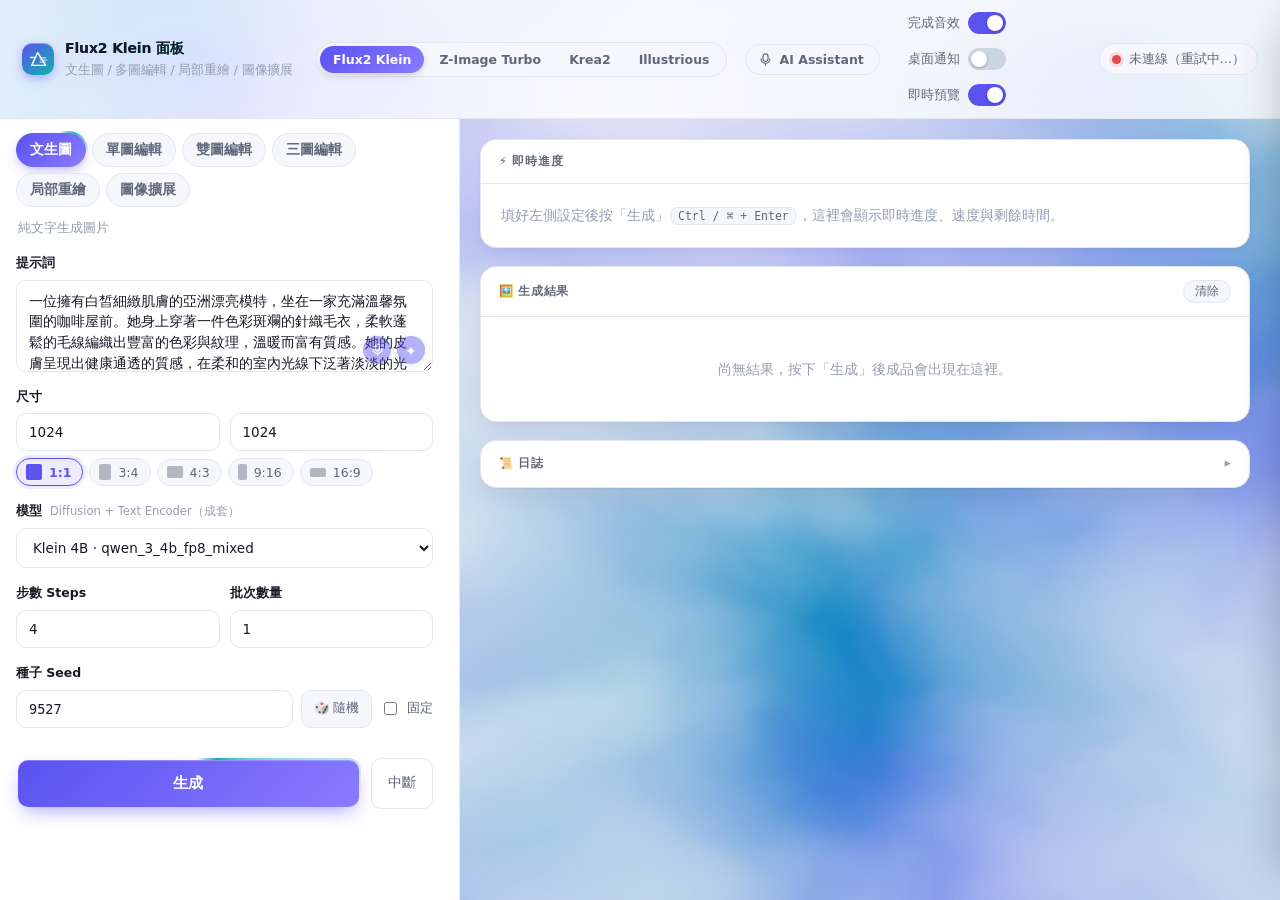
==== index.html @ e16cd9ae "LoRA 開關改成圖示徽章標題列，與增強卡片區隔 使用者反映 LoRA 開關長得跟上面的增強卡片（.enh 方塊）一模一樣、沒有區 隔。改用獨立的 .lora-head：左側 accent 漸層圓角圖" ====
<!DOCTYPE html>
<html lang="zh-Hant">
<head>
  <meta charset="UTF-8">
  <meta name="viewport" content="width=device-width, initial-scale=1">
  <meta name="theme-color" content="#eceef5">
  <title>Flux2 Klein · ComfyUI 面板</title>
  <!-- SVG 優先（各尺寸都銳利）；不支援的瀏覽器才退回 png / ico -->
  <!-- 只留 SVG。同時宣告多個 icon 時瀏覽器會自行挑選，實測 Chrome 會挑走
       高解析度的 favicon.png（256×256），而那兩個點陣檔還是舊版設計，
       留著等於備了一條會顯示錯誤品牌的後路。
       ?v=1 由 serve.py 換成 mtime 雜湊——favicon 的快取特別頑固，沒版本號改了也不會換。 -->
  <link rel="icon" type="image/svg+xml" href="/favicon.svg?v=1">
  <link rel="stylesheet" href="styles.css?v=1">
</head>
<body>
<div class="bg-fx" aria-hidden="true">
  <div id="vanta-bg"></div>
  <span class="blob b1"></span>
  <span class="blob b2"></span>
  <span class="blob b3"></span>
  <span class="bg-noise"></span>
</div>
<div class="app">
  <header class="topbar">
    <div class="brand">
      <div class="logo" id="brand-logo">
        <i class="logo-fill" id="logo-fill"></i>
        <svg viewBox="0 0 24 24" fill="none" stroke="currentColor" stroke-width="1.8" stroke-linecap="round" stroke-linejoin="round">
          <path d="M11 3.2 21 19.4H3.4L11 3.2Z"/>
          <path d="M2 9.4h6.4" opacity=".85"/>
          <path d="M14.6 12.6h7.6M14.2 15.4h6.2M13.8 9.8h7" opacity=".55"/>
        </svg>
      </div>
      <div><span id="brand-title">Flux2 Klein 面板</span><br><small id="brand-sub">文生圖 / 多圖編輯 / 局部重繪 / 圖像擴展</small></div>
    </div>
    <div class="engine-switch" id="engine-switch">
      <span class="engine-pill" id="engine-pill"></span>
      <button type="button" data-engine="flux2klein" class="active">Flux2 Klein</button>
      <button type="button" data-engine="zimage">Z-Image Turbo</button>
      <button type="button" data-engine="krea2">Krea2</button>
      <button type="button" data-engine="illustrious">Illustrious</button>
    </div>
    <!-- 助理不是第五個引擎：它自己不產圖，而是操作那四個，所以放在切換器外面、
         不參與 engine-pill 的滑動，也不會改 data-engine 主題色。 -->
    <button type="button" class="assistant-btn" id="assistant-btn"
            aria-expanded="false" aria-controls="assistant" title="AI 助理（語音操作面板）">
      <svg viewBox="0 0 24 24" fill="none" stroke="currentColor" stroke-width="1.9"
           stroke-linecap="round" stroke-linejoin="round" aria-hidden="true">
        <path d="M12 3a4 4 0 0 1 4 4v4a4 4 0 0 1-8 0V7a4 4 0 0 1 4-4Z"/>
        <path d="M5 11a7 7 0 0 0 14 0M12 18v3"/>
      </svg>
      <span>AI Assistant</span>
    </button>
    <div class="spacer"></div>
    <div class="toggle-inline">
      <label class="opt"><span>完成音效</span><span class="yz-switch"><input type="checkbox" id="opt-sound" checked><span class="yz-slider"></span><span class="yz-knob"></span></span></label>
      <label class="opt"><span>桌面通知</span><span class="yz-switch"><input type="checkbox" id="opt-notify"><span class="yz-slider"></span><span class="yz-knob"></span></span></label>
      <label class="opt"><span>即時預覽</span><span class="yz-switch"><input type="checkbox" id="opt-preview" checked><span class="yz-slider"></span><span class="yz-knob"></span></span></label>
    </div>
    <div class="conn"><span class="dot" id="conn-dot"></span><span id="conn-text">連線中…</span></div>
  </header>

  <div class="main">
    <!-- 左側：模式與輸入 -->
    <section class="left">
      <div class="tabs" id="tabs"></div>
      <div class="form" id="form">
        <div class="mode-desc" id="mode-desc"></div>

        <div class="field prompt-wrap">
          <label>提示詞 <span class="hint" id="prompt-hint"></span></label>
          <textarea id="prompt" placeholder="描述你想要的畫面 / 編輯指令…"></textarea>
          <button type="button" class="mic-btn" id="mic-btn" title="語音輸入（點一下開始／停止）" aria-label="語音輸入">
            <svg viewBox="0 0 24 24" fill="none" stroke="currentColor" stroke-width="2" stroke-linecap="round" stroke-linejoin="round">
              <rect x="9" y="3" width="6" height="11" rx="3"/><path d="M5 11a7 7 0 0 0 14 0"/><line x1="12" y1="18" x2="12" y2="21"/>
            </svg>
          </button>
          <button type="button" class="ai-btn" id="ai-btn" title="AI 優化提示詞" aria-label="AI 優化提示詞">✦</button>
        </div>

        <!-- 圖片上傳（動態） -->
        <div class="field" id="images-field" style="display:none">
          <label>參考圖片 <span class="hint" id="images-hint"></span></label>
          <div class="uploads" id="uploads"></div>
        </div>

        <!-- 局部重繪：遮罩畫布 -->
        <div class="field" id="mask-field" style="display:none">
          <label>塗抹要重繪的區域 <span class="hint">白色 = 會被重新生成</span></label>
          <div class="mask-wrap">
            <div class="mask-stage" id="mask-stage"><span style="color:var(--text-faint);font-size:12px" id="mask-empty">先在上方上傳圖片</span></div>
            <div class="mask-tools">
              <span>筆刷</span>
              <input type="range" id="brush" min="8" max="120" value="45">
              <button class="btn-mini" id="mask-clear">清除</button>
              <label class="chk"><span>擴張/羽化</span></label>
              <input type="number" id="grow" value="10" min="0" max="200" style="max-width:80px">
            </div>
          </div>
        </div>

        <!-- 文生圖：尺寸 -->
        <div class="field" id="size-field" style="display:none">
          <label>尺寸</label>
          <div class="row">
            <input type="number" id="width" value="1024" min="256" max="4096" step="8">
            <input type="number" id="height" value="1024" min="256" max="4096" step="8">
          </div>
          <div class="toggle-inline" id="aspect-presets"></div>
        </div>

        <!-- 圖像擴展：邊界 -->
        <div class="field" id="pad-field" style="display:none">
          <label>擴展邊界（像素）</label>
          <div class="row">
            <div class="field"><label class="hint">左</label><input type="number" id="pad-left" value="504" min="0" step="8"></div>
            <div class="field"><label class="hint">右</label><input type="number" id="pad-right" value="504" min="0" step="8"></div>
            <div class="field"><label class="hint">上</label><input type="number" id="pad-top" value="0" min="0" step="8"></div>
            <div class="field"><label class="hint">下</label><input type="number" id="pad-bottom" value="0" min="0" step="8"></div>
            <div class="field"><label class="hint">羽化</label><input type="number" id="pad-feather" value="50" min="0" step="1"></div>
          </div>
        </div>

        <!-- Krea2：增強開關 -->
        <div class="field" id="enhance-field" style="display:none">
          <label>增強 <span class="hint">預設不開；開啟後可拉桿對照差別</span></label>
          <div class="enh-grid" id="enhance-list"></div>
          <div id="enh-tune"></div>
          <div id="ref-upload" style="display:none; margin-top:10px">
            <div class="uploads" id="uploads-ref"></div>
          </div>
        </div>

        <!-- Illustrious：LoRA 風格開關（單選；選單、預覽、觸發詞由 app.js 建） -->
        <div class="field" id="lora-field" style="display:none">
          <label class="lora-head" id="lora-toggle">
            <input type="checkbox" id="lora-on">
            <span class="lora-head-ic" aria-hidden="true">✦</span>
            <span class="lora-head-body">
              <span class="lora-head-name">LoRA 風格</span>
              <span class="lora-head-desc">套用畫風 LoRA，可挑觸發詞加進提示詞</span>
            </span>
            <span class="lora-head-sw"></span>
          </label>
          <div id="lora-panel" style="display:none"></div>
        </div>

        <div class="field" id="model-field">
          <label>模型 <span class="hint">Diffusion + Text Encoder（成套）</span></label>
          <select id="model-set">
            <option value="9b-mixed" data-unet="fluxKleinFP8_flux2Klein9bFp8.safetensors" data-clip="qwen_3_8b_fp8mixed.safetensors">Klein 9B · qwen_3_8b_fp8mixed</option>
            <option value="9b" data-unet="fluxKleinFP8_flux2Klein9bFp8.safetensors" data-clip="qwen_3_8b.safetensors">Klein 9B · qwen_3_8b</option>
            <option value="4b" data-unet="flux-2-klein-4b.safetensors" data-clip="qwen_3_4b_fp8_mixed.safetensors" selected>Klein 4B · qwen_3_4b_fp8_mixed</option>
          </select>
        </div>

        <div class="row">
          <div class="field">
            <label>步數 Steps</label>
            <input type="number" id="steps" value="4" min="1" max="60">
          </div>
          <div class="field">
            <label>批次數量</label>
            <input type="number" id="batch" value="1" min="1" max="16">
          </div>
        </div>

        <div class="field">
          <label>種子 Seed</label>
          <div class="seed-row">
            <input type="text" id="seed" value="9527">
            <button class="btn-mini" id="seed-rand" title="隨機">🎲 隨機</button>
            <label class="chk"><input type="checkbox" id="seed-fixed"> 固定</label>
          </div>
        </div>

        <div class="actions">
          <span class="beam-wrap"><button class="btn-run" id="run" data-state="idle" title="生成（Ctrl / ⌘ + Enter）">生成</button></span>
          <button class="btn-ghost" id="interrupt" title="中斷目前任務">中斷</button>
        </div>
      </div>
    </section>

    <!-- 右側：即時進度與結果 -->
    <section class="right">
      <div class="card idle" id="progress-card">
        <div class="card-head">⚡ 即時進度<span id="run-loader" class="run-loader"><svg viewBox="0 0 128 128" height="128" width="128" class="star">
  <defs>
    <filter id="star-glow">
      <feGaussianBlur stdDeviation="1.5" result="coloredBlur"></feGaussianBlur>
      <feMerge>
        <feMergeNode in="coloredBlur"></feMergeNode>
        <feMergeNode in="SourceGraphic"></feMergeNode>
      </feMerge>
    </filter>
    <linearGradient y2="1" x2="0" y1="0" x1="0" id="star-grad">
      <stop stop-color="#000" offset="0%"></stop>
      <stop stop-color="#fff" offset="100%"></stop>
    </linearGradient>
    <mask id="star-mask">
      <rect fill="url(#star-grad)" height="128" width="128" y="0" x="0"></rect>
    </mask>
  </defs>
  <g
    stroke-width="2"
    stroke-linejoin="round"
    stroke-linecap="round"
    fill="none"
  >
    <g class="star-ghost">
      <polygon
        points="64 49 66.322 58.992 71.071 56.929 69.008 61.678 79 64 69.008 66.322 71.071 71.071 66.322 69.008 64 79 61.678 69.008 56.929 71.071 58.992 66.322 49 64 58.992 61.678 56.929 56.929 61.678 58.992 64 49"
      ></polygon>
      <polygon
        points="64 34 68.644 53.983 78.142 49.858 74.017 59.356 94 64 74.017 68.644 78.142 78.142 68.644 74.017 64 94 59.356 74.017 49.858 78.142 53.983 68.644 34 64 53.983 59.356 49.858 49.858 59.356 53.983 64 34"
      ></polygon>
      <polygon
        points="64 19 70.966 48.975 85.213 42.787 79.025 57.034 109 64 79.025 70.966 85.213 85.213 70.966 79.025 64 109 57.034 79.025 42.787 85.213 48.975 70.966 19 64 48.975 57.034 42.787 42.787 57.034 48.975 64 19"
      ></polygon>
      <polygon
        points="64 4 73.287 43.966 92.284 35.716 84.034 54.713 124 64 84.034 73.287 92.284 92.284 73.287 84.034 64 124 54.713 84.034 35.716 92.284 43.966 73.287 4 64 43.966 54.713 35.716 35.716 54.713 43.966 64 4"
      ></polygon>
    </g>
    <g filter="url(#star-glow)">
      <g class="star-main">
        <polygon
          points="64 49 66.322 58.992 71.071 56.929 69.008 61.678 79 64 69.008 66.322 71.071 71.071 66.322 69.008 64 79 61.678 69.008 56.929 71.071 58.992 66.322 49 64 58.992 61.678 56.929 56.929 61.678 58.992 64 49"
          stroke-dasharray="31 93"
          class="star__stroke"
        ></polygon>
        <polygon
          points="64 34 68.644 53.983 78.142 49.858 74.017 59.356 94 64 74.017 68.644 78.142 78.142 68.644 74.017 64 94 59.356 74.017 49.858 78.142 53.983 68.644 34 64 53.983 59.356 49.858 49.858 59.356 53.983 64 34"
          stroke-dasharray="62 186"
          class="star__stroke star__stroke--2"
        ></polygon>
        <polygon
          points="64 19 70.966 48.975 85.213 42.787 79.025 57.034 109 64 79.025 70.966 85.213 85.213 70.966 79.025 64 109 57.034 79.025 42.787 85.213 48.975 70.966 19 64 48.975 57.034 42.787 42.787 57.034 48.975 64 19"
          stroke-dasharray="93 279"
          class="star__stroke star__stroke--3"
        ></polygon>
        <polygon
          points="64 4 73.287 43.966 92.284 35.716 84.034 54.713 124 64 84.034 73.287 92.284 92.284 73.287 84.034 64 124 54.713 84.034 35.716 92.284 43.966 73.287 4 64 43.966 54.713 35.716 35.716 54.713 43.966 64 4"
          stroke-dasharray="124 372"
          class="star__stroke star__stroke--4"
        ></polygon>
      </g>
      <g mask="url(#star-mask)" class="star-alt">
        <polygon
          points="64 49 66.322 58.992 71.071 56.929 69.008 61.678 79 64 69.008 66.322 71.071 71.071 66.322 69.008 64 79 61.678 69.008 56.929 71.071 58.992 66.322 49 64 58.992 61.678 56.929 56.929 61.678 58.992 64 49"
          stroke-dasharray="31 93"
          class="star__stroke"
        ></polygon>
        <polygon
          points="64 34 68.644 53.983 78.142 49.858 74.017 59.356 94 64 74.017 68.644 78.142 78.142 68.644 74.017 64 94 59.356 74.017 49.858 78.142 53.983 68.644 34 64 53.983 59.356 49.858 49.858 59.356 53.983 64 34"
          stroke-dasharray="62 186"
          class="star__stroke star__stroke--2"
        ></polygon>
        <polygon
          points="64 19 70.966 48.975 85.213 42.787 79.025 57.034 109 64 79.025 70.966 85.213 85.213 70.966 79.025 64 109 57.034 79.025 42.787 85.213 48.975 70.966 19 64 48.975 57.034 42.787 42.787 57.034 48.975 64 19"
          stroke-dasharray="93 279"
          class="star__stroke star__stroke--3"
        ></polygon>
        <polygon
          points="64 4 73.287 43.966 92.284 35.716 84.034 54.713 124 64 84.034 73.287 92.284 92.284 73.287 84.034 64 124 54.713 84.034 35.716 92.284 43.966 73.287 4 64 43.966 54.713 35.716 35.716 54.713 43.966 64 4"
          stroke-dasharray="124 372"
          class="star__stroke star__stroke--4"
        ></polygon>
      </g>
    </g>
  </g>
</svg></span></div>
        <div class="card-body">
          <div class="idle-hint">填好左側設定後按「生成」<kbd>Ctrl / ⌘ + Enter</kbd>，這裡會顯示即時進度、速度與剩餘時間。</div>
          <div class="progress-top">
            <div class="progress-pct" id="pct">0%</div>
            <div class="progress-stage" id="stage">閒置中</div>
          </div>
          <div class="bar"><i id="bar-fill"></i></div>
          <ol class="pipeline" id="pipeline" aria-label="執行階段"></ol>
          <div class="metrics">
            <div class="metric"><div class="k">速度</div><div class="v" id="m-speed">–</div></div>
            <div class="metric"><div class="k">剩餘時間 ETA</div><div class="v" id="m-eta">–</div></div>
            <div class="metric"><div class="k">步數</div><div class="v" id="m-step">–</div></div>
          </div>
          <div class="preview-live" id="preview-live"><img id="preview-img" alt="即時預覽"></div>
        </div>
      </div>

      <div class="card" id="compare-card" style="display:none">
        <div class="card-head">🔍 前後對照（拖曳中間分隔線）</div>
        <div class="card-body"><div id="compare"></div></div>
      </div>

      <div class="card">
        <div class="card-head">🖼️ 生成結果<button type="button" class="head-btn" id="gallery-clear" title="清除所有結果">清除</button></div>
        <div class="card-body"><div class="gallery" id="gallery"></div></div>
      </div>

      <div class="card collapsible collapsed" id="log-card">
        <div class="card-head" id="log-head" role="button" tabindex="0" aria-expanded="false" aria-controls="log">📜 日誌<span class="head-caret">▾</span></div>
        <div class="card-body"><div class="log" id="log"></div></div>
      </div>
    </section>
  </div>
</div>

<!-- AI 助理抽屜。刻意不加背景遮罩：它的價值是「你說話、面板動起來」，
     遮住面板就看不到成果，所以面板保持可見且可操作。 -->
<aside class="assistant" id="assistant" aria-label="AI 助理" inert>
  <header class="asst-head">
    <span class="asst-dot" id="asst-dot" aria-hidden="true"></span>
    <div>
      <strong id="asst-title">AI 助理</strong>
      <small id="asst-state">尚未啟動</small>
    </div>
    <button type="button" class="asst-close" id="asst-close" title="關閉助理">✕</button>
  </header>

  <!-- 模式切換。助理＝能操作面板生圖；女友＝純陪聊、不送工具，也就不會動面板、
       不生圖，語音／對嘴可以獨佔顯存。切換時重送 session.update 換人格與工具。 -->
  <div class="asst-modes" id="asst-modes" role="group" aria-label="助理模式">
    <button type="button" data-mode="assistant" class="active">AI 助理</button>
    <button type="button" data-mode="girlfriend">女友</button>
  </div>

  <!-- 頭像舞台：徑向遮罩讓周圍背景淡化融進抽屜；講話時由音量驅動光暈與脈動。
       之後接 MuseTalk 時，把 <img> 換成影像串流即可，容器與接線不動。 -->
  <div class="asst-avatar" id="asst-avatar" aria-hidden="true">
    <div class="asst-avatar-inner">
      <span class="asst-avatar-ring" id="asst-avatar-ring"></span>
      <img id="asst-avatar-img" src="/assets/avatar.png?v=1" alt="">
      <!-- 對嘴影像：LiveTalking 有跑時才會連上並蓋掉靜態頭像（見 app.js 的 ltConnect）-->
      <video id="asst-avatar-video" autoplay playsinline></video>
      <span class="asst-avatar-glow" id="asst-avatar-glow"></span>
    </div>
  </div>

  <div class="asst-log" id="asst-log" role="log" aria-live="polite">
    <p class="asst-empty">直接打字，或按「開始聆聽」用說的。例如：<br>
      「用 Illustrious 畫一個抱著吉他的少女，直式」</p>
  </div>

  <footer class="asst-foot">
    <div class="asst-type">
      <input type="text" id="asst-input" placeholder="打字問助理…（Enter 送出）"
             autocomplete="off" aria-label="輸入訊息給助理">
      <button type="button" class="asst-send" id="asst-send" title="送出" aria-label="送出">
        <svg viewBox="0 0 24 24" fill="none" stroke="currentColor" stroke-width="2"
             stroke-linecap="round" stroke-linejoin="round" aria-hidden="true">
          <path d="M4 12h15M13 6l6 6-6 6"/>
        </svg>
      </button>
    </div>
    <div class="asst-mic-row">
      <button type="button" class="asst-mic" id="asst-mic">
        <span class="asst-mic-icon" aria-hidden="true"></span>
        <span id="asst-mic-label">開始聆聽</span>
      </button>
      <div class="asst-level" id="asst-level" aria-hidden="true"><i></i></div>
    </div>
  </footer>
</aside>

<div class="lightbox" id="lightbox"><img id="lightbox-img" alt=""></div>

<script src="three.min.js?v=1"></script>
<script src="vanta.fog.min.js?v=1"></script>
<script src="config.js?v=1"></script>
<script src="converter.js?v=1"></script>
<script src="zimage.js?v=1"></script>
<script src="krea2.js?v=1"></script>
<script src="illustrious.js?v=1"></script>
<script src="app.js?v=1"></script>
</body>
</html>
---- styles.css ----
:root {
  color-scheme: light;   /* 淺色主題：原生控制項、捲軸、表單元件都用淺色渲染 */
  --bg: #eceef5;
  --panel: #ffffff;
  --panel-2: #f6f7fc;
  --border: #e3e6f0;
  --border-strong: #d4d8e6;
  --text: #161824;
  --text-dim: #5f6779;
  --text-faint: #969db0;
  --accent: #5b52f0;
  --accent-2: #10b3ab;
  --accent-3: #8b7bff;
  --accent-soft: #edecff;
  /* 頂部開關：關=中性灰（一眼看出是關的），開=引擎主色。
     原本關閉態是飽和的蘭紫、開啟態是淺藍，兩個都是有彩度的顏色，看不出誰是開誰是關。*/
  /* 焦點環：--accent-soft 太淡（#edecff 之類），在白底上幾乎看不見。
     用 color-mix 從主色調出足夠對比，四個引擎自動跟隨。*/
  --focus-ring: 0 0 0 3px color-mix(in srgb, var(--accent) 30%, transparent);
  --switch-off: #cbd5e1;
  --switch-on:  var(--accent);
  --ok: #12a150;
  --warn: #d97706;
  --err: #e5484d;
  --shadow-sm: 0 1px 2px rgba(22,24,36,.05);
  --shadow: 0 1px 2px rgba(22,24,36,.04), 0 12px 30px -10px rgba(22,24,36,.12);
  --shadow-lg: 0 2px 6px rgba(22,24,36,.05), 0 30px 60px -18px color-mix(in srgb, var(--accent) 28%, transparent);
  /* 字級：原本 15 種，其中 11/11.5、12/12.5、13/13.5 是沒有語意差別的半像素鄰居。
     每組併成一個（一律取大的，全部只 +0.5px，單看察覺不到）。
     行動版的 17px / 26px 是刻意的響應式縮小，維持字面值不進級距。*/
  --fs-micro:   10.5px;   /* mono 標籤、圖片角標 */
  --fs-xs:      11.5px;   /* 輔助說明、日誌、卡頭 */
  --fs-sm:      12.5px;   /* 欄位標籤、控制項 */
  --fs-md:      13.5px;   /* 分頁、輸入框 */
  --fs-base:    14px;     /* 內文 */
  --fs-lg:      15px;     /* 主要動作 */
  --fs-metric:  21px;     /* 讀數 */
  --fs-display: 46px;     /* 進度百分比 */

  /* ---- 動效 token ----
     原本 22 種時長、14 種緩動，多數是分不出差別的鄰居值（例如 .22/.24/.25/.26
     四個落在 40ms 內、四條幾乎相同的回彈曲線）。收斂成 5 段時長 + 4 條緩動。
     迴圈類動畫（spinner / 光環 / 脈動 / 條紋）各有自己的節奏，不納入這套級距。*/
  --dur-1: .15s;   /* 微互動：hover、按壓 */
  --dur-2: .22s;   /* UI 狀態：切換、選取 */
  --dur-3: .3s;    /* 小型過渡：浮層、展開收合 */
  --dur-4: .4s;    /* 區塊進場 */
  --dur-5: .6s;    /* 大範圍換色、品牌區 */
  --ease-out:      cubic-bezier(.22,.61,.36,1);   /* 標準 UI，快出慢收 */
  --ease-entrance: cubic-bezier(.22,1,.36,1);     /* 進場，收得更穩 */
  --ease-spring:   cubic-bezier(.34,1.4,.64,1);   /* 按壓、彈出的輕微過衝 */
  --ease-toggle:   cubic-bezier(.68,-.5,.27,1.5); /* 開關旋鈕：先蓄力再過衝 */

  --radius-xs: 6px;
  --radius: 16px;
  --radius-sm: 10px;
  --mono: ui-monospace, "SF Mono", "Cascadia Code", "JetBrains Mono", "Consolas", monospace;
  --sans: system-ui, -apple-system, "Segoe UI", "PingFang TC", "Microsoft JhengHei", "Noto Sans TC", sans-serif;
  font-family: var(--sans);
}

* { box-sizing: border-box; }
html, body { margin: 0; height: 100%; }
body {
  background: var(--bg);   /* 動態光暈改由 .bg-fx 提供 */
  color: var(--text);
  font-size: var(--fs-base);
  line-height: 1.5;
  -webkit-font-smoothing: antialiased;
  text-rendering: optimizeLegibility;
}
::selection { background: color-mix(in srgb, var(--accent) 24%, transparent); }

/* ---------- 版面 ---------- */
.app { display: flex; flex-direction: column; height: 100vh; }

header.topbar {
  display: flex; align-items: center; gap: 14px;
  padding: 12px 22px;
  background: rgba(255,255,255,.78);
  backdrop-filter: saturate(1.1) blur(12px);
  -webkit-backdrop-filter: saturate(1.1) blur(12px);
  border-bottom: 1px solid var(--border);
  position: sticky; top: 0; z-index: 5;
}
.brand { display: flex; align-items: center; gap: 11px; font-weight: 700; letter-spacing: -.01em; }
.brand .logo {
  position: relative; overflow: hidden;
  width: 32px; height: 32px; border-radius: var(--radius-sm);
  background: linear-gradient(140deg, var(--accent), var(--accent-2));
  display: grid; place-items: center; color: #fff;
  box-shadow: 0 4px 12px -2px color-mix(in srgb, var(--accent) 52%, transparent),
              inset 0 1px 0 rgba(255,255,255,.35);
  transition: box-shadow var(--dur-5) var(--ease-out);   /* 水位漲的同時光暈跟著換色 */
}
.brand .logo > svg { position: relative; z-index: 2; width: 19px; height: 19px; }

/* 換引擎時「裝水」：底層用 inline style 凍結舊色，這一層是新色、從底部漲上來 */
.brand .logo .logo-fill {
  position: absolute; left: 0; right: 0; bottom: 0; height: 100%; z-index: 1;
  background: linear-gradient(140deg, var(--accent), var(--accent-2));
  /* 多推 8px：液面橢圓定位在 top:-4px，只推 100% 的話它會露在 logo 底部變成一條橫線 */
  transform: translateY(calc(100% + 8px));
}
/* 液面：一顆扁橢圓騎在水位上緣，讓它有弧度而不是一條直線 */
.brand .logo .logo-fill::before {
  content: ''; position: absolute; left: -18%; right: -18%; top: -4px; height: 9px;
  border-radius: 50%; background: var(--accent);
}
/* 上漲動畫由 JS 的 Web Animations API 驅動（見 riseLogoWater）：
   class 加減那套在連續切換時無法可靠重啟，finished promise 才收得到收尾。*/
.brand small { font-weight: 500; color: var(--text-faint); font-size: var(--fs-sm); }
.spacer { flex: 1; }

.conn {
  display: flex; align-items: center; gap: 8px;
  font-size: var(--fs-sm); color: var(--text-dim); white-space: nowrap;
  padding: 6px 12px; border: 1px solid var(--border); border-radius: 999px;
  background: var(--panel-2);
}
.dot { width: 9px; height: 9px; border-radius: 50%; background: var(--text-faint); box-shadow: 0 0 0 3px rgba(0,0,0,.03); }
.dot.on { background: var(--ok); box-shadow: 0 0 0 3px rgba(22,163,74,.15); }
.dot.off { background: var(--err); box-shadow: 0 0 0 3px rgba(220,38,38,.12); }

.main { flex: 1; display: grid; grid-template-columns: minmax(360px, 460px) 1fr; min-height: 0; }
/* scrollbar-gutter: stable —— 永遠預留捲軸寬度。
   否則展開像 ControlNet 參考圖這種會增高的區塊時，捲軸突然出現會吃掉 15px，
   內容區跟著變窄、增強卡片被壓到文字折行，看起來像左欄寬度自己變了。*/
.left { border-right: 1px solid var(--border); background: var(--panel); overflow-y: auto; scrollbar-gutter: stable; }

/* 捲軸：因為 scrollbar-gutter: stable，這條寬度永遠佔著版面、永遠看得到，
   用系統預設的話它會是整個介面上唯一還長得像作業系統元件的東西。
   標準屬性給新版 Chrome / Firefox / Safari；::-webkit-* 給舊版 Safari
   （Chrome 只要設了 scrollbar-color 就會忽略 webkit 那組，兩者不會打架）。
   順帶一提 thin 也讓預留的溝槽從 16px 縮到約 9px，內容區多拿回一些寬度。*/
.left, .right, .log, .cmp-overlay {
  scrollbar-width: thin;
  scrollbar-color: var(--border-strong) transparent;
}
.left::-webkit-scrollbar, .right::-webkit-scrollbar, .log::-webkit-scrollbar { width: 10px; height: 10px; }
.left::-webkit-scrollbar-track, .right::-webkit-scrollbar-track, .log::-webkit-scrollbar-track { background: transparent; }
.left::-webkit-scrollbar-thumb, .right::-webkit-scrollbar-thumb, .log::-webkit-scrollbar-thumb {
  background: var(--border-strong); border-radius: 999px;
  border: 3px solid transparent; background-clip: content-box;   /* 內縮讓拇指看起來更細 */
}
.left:hover, .right:hover, .log:hover { scrollbar-color: var(--text-faint) transparent; }
.right { overflow-y: auto; scrollbar-gutter: stable; padding: 20px; display: flex; flex-direction: column; gap: 18px; }

/* ---------- 模式分頁 ---------- */
.tabs { position: relative; display: flex; flex-wrap: wrap; gap: 6px; padding: 14px 16px 0; }

/* 滑動膠囊：分頁會換行，所以 X 與 Y 都要補間，換行時是斜著飛過去 */
.tab-pill {
  position: absolute; top: 0; left: 0; width: 0; height: 0;
  border-radius: 999px; z-index: 0; pointer-events: none;
  background: linear-gradient(135deg, var(--accent), var(--accent-3));
  box-shadow: 0 5px 14px -4px color-mix(in srgb, var(--accent) 52%, transparent);
  transition: transform var(--dur-4) var(--ease-spring),
              width var(--dur-4) var(--ease-spring),
              height var(--dur-3) var(--ease-out);
}
/* 選中分頁的旋轉光環。這裡不能沿用按鈕那招（底色蓋住中間只留邊）：
   膠囊自身有漸層底色且 z-index:0 已建立堆疊脈絡，負 z-index 的偽元素會被蓋掉，
   拉出脈絡又會穿到左欄面板底下。改用 mask-composite 直接鏤空中間，只留 2px 環。*/
.tab-pill::before {
  content: ''; position: absolute; inset: -2px; pointer-events: none;
  border-radius: inherit; padding: 2px;
  background: conic-gradient(from var(--beam),
    transparent 0%, rgba(255,255,255,.95) 7%, var(--accent-2) 15%, transparent 27%, transparent 100%);
  animation: beam-spin 3s linear infinite;
  -webkit-mask: linear-gradient(#000 0 0) content-box, linear-gradient(#000 0 0);
          mask: linear-gradient(#000 0 0) content-box, linear-gradient(#000 0 0);
  -webkit-mask-composite: xor;
          mask-composite: exclude;
}
.tab {
  position: relative; z-index: 1;
  border: 1px solid var(--border); background: var(--panel-2);
  padding: 7px 13px; border-radius: 999px; cursor: pointer;
  font-size: var(--fs-md); color: var(--text-dim); transition: color var(--dur-2), border-color var(--dur-2), background var(--dur-2), transform var(--dur-1) var(--ease-spring);
  /* 字重固定 600：選中才變粗會讓分頁寬度改變、其他分頁跟著位移，膠囊就會追到過期的座標 */
  font-weight: 600;
}
.tab:hover { border-color: var(--border-strong); color: var(--text); background: var(--panel); }
/* 選中態的底色與陰影改由膠囊提供，分頁本身必須透明才看得到膠囊 */
.tab.active, .tab.active:hover {
  background: transparent; border-color: transparent; color: #fff;
}

.form { padding: 16px; display: flex; flex-direction: column; gap: 16px; }
.mode-desc { font-size: var(--fs-sm); color: var(--text-faint); margin: -4px 2px 0; }

.field { display: flex; flex-direction: column; gap: 7px; }
.field > label { font-weight: 600; font-size: var(--fs-sm); color: var(--text); display: flex; align-items: center; gap: 8px; }
.field .hint { color: var(--text-faint); font-weight: 400; font-size: var(--fs-xs); }

textarea, input[type=text], input[type=number], select {
  width: 100%; padding: 10px 12px; border: 1px solid var(--border);
  border-radius: var(--radius-sm); background: #fff; color: var(--text);
  font-size: var(--fs-md); font-family: inherit; outline: none;
  transition: border-color var(--dur-1), box-shadow var(--dur-1);
}
textarea { resize: vertical; min-height: 92px; line-height: 1.55; }
::placeholder { color: var(--text-faint); opacity: 1; }
textarea:focus, input:focus, select:focus { border-color: var(--accent); box-shadow: var(--focus-ring); }
/* 觸控裝置：輸入框字級 >=16px，否則 iOS Safari 一 focus 就自動放大整頁 */
@media (pointer: coarse) {
  textarea, input[type=text], input[type=number], select { font-size: 16px; }
}

/* AI 優化按鈕 */
.prompt-wrap { position: relative; }
.ai-btn {
  position: absolute; right: 8px; bottom: 8px;
  width: 28px; height: 28px; border-radius: 50%; border: none;
  background: var(--accent); color: #fff;
  font-size: var(--fs-base); line-height: 28px; text-align: center;
  cursor: pointer; opacity: .45; transform: scale(1);
  transition: opacity var(--dur-2), transform var(--dur-2);
  z-index: 2; box-shadow: 0 2px 8px rgba(0,0,0,.2);
}
/* 常駐可見（觸控裝置沒有 hover），滑鼠移入區域轉深、直接指到再加深放大 */
.prompt-wrap:hover .ai-btn { opacity: .8; }
.ai-btn:hover, .ai-btn:focus-visible { opacity: 1; transform: scale(1.1); }
/* 載入中：animation 優先權高於 hover 的 transform，旋轉不會被打斷 */
.ai-btn.loading { opacity: 1; animation: ai-spin 1s linear infinite; }
@keyframes ai-spin { from { transform: rotate(0); } to { transform: rotate(360deg); } }

/* 語音輸入鈕：放在 AI 鈕左邊，樣式一致（不支援語音的瀏覽器由 JS 隱藏） */
.mic-btn {
  position: absolute; right: 42px; bottom: 8px;
  width: 28px; height: 28px; border-radius: 50%; border: none;
  background: var(--accent); color: #fff;
  display: flex; align-items: center; justify-content: center;
  cursor: pointer; opacity: .45; transform: scale(1);
  transition: opacity var(--dur-2), transform var(--dur-2), background var(--dur-2);
  z-index: 2; box-shadow: 0 2px 8px rgba(0,0,0,.2);
}
.mic-btn svg { width: 15px; height: 15px; }
.prompt-wrap:hover .mic-btn { opacity: .8; }
.mic-btn:hover, .mic-btn:focus-visible { opacity: 1; transform: scale(1.1); }
/* 錄音中：紅底 + 脈動光環 */
.mic-btn.on { opacity: 1; background: #e5484d; animation: mic-pulse 1.2s var(--ease-out) infinite; }
@keyframes mic-pulse {
  0%, 100% { box-shadow: 0 2px 8px rgba(0,0,0,.2), 0 0 0 0 rgba(229,72,77,.5); }
  50%      { box-shadow: 0 2px 8px rgba(0,0,0,.2), 0 0 0 6px rgba(229,72,77,0); }
}
@media (prefers-reduced-motion: reduce) { .mic-btn.on { animation: none; } }

.row { display: flex; gap: 10px; }
.row > * { flex: 1; }

.seed-row { display: flex; gap: 8px; align-items: stretch; }
.seed-row input { flex: 1; font-family: var(--mono); }
.btn-mini {
  border: 1px solid var(--border); background: var(--panel-2); color: var(--text-dim);
  border-radius: var(--radius-sm); padding: 0 12px; cursor: pointer; font-size: var(--fs-sm); white-space: nowrap;
  transition: border-color var(--dur-1), color var(--dur-1), transform var(--dur-1) var(--ease-spring);
}
.btn-mini:hover { border-color: #cfd6e0; color: var(--text); }
.chk { display: flex; align-items: center; gap: 7px; font-size: var(--fs-sm); color: var(--text-dim); font-weight: 400; }

/* ---------- 圖片上傳 ---------- */
.uploads { display: grid; grid-template-columns: repeat(auto-fill, minmax(130px, 1fr)); gap: 10px; }
.drop {
  position: relative; aspect-ratio: 1; border: 1.5px dashed #cfd6e0; border-radius: var(--radius-sm);
  background: var(--panel-2); display: grid; place-items: center; cursor: pointer; overflow: hidden;
  color: var(--text-faint); font-size: var(--fs-sm); text-align: center; transition: var(--dur-1);
}
.drop:hover { border-color: var(--accent); color: var(--accent); background: var(--accent-soft); }
/* 拖放中：比 hover 更強烈，讓人確定放開就會進去。虛線加粗並改實線收邊。*/
.drop.drag-over, .drop.drag-over:hover {
  border-style: solid; border-width: 2px; border-color: var(--accent);
  color: var(--accent); background: var(--accent-soft);
  box-shadow: var(--focus-ring);
}
.drop.drag-over .ph::after { content: ' — 放開即可上傳'; }
.drop.has-img { border-style: solid; border-color: var(--border); }
.drop img { position: absolute; inset: 0; width: 100%; height: 100%; object-fit: cover; }
.drop .tag { position: absolute; top: 6px; left: 6px; background: rgba(28,36,48,.72); color: #fff; font-size: var(--fs-micro); padding: 2px 7px; border-radius: var(--radius-xs); }
.drop .clear { position: absolute; top: 6px; right: 6px; background: rgba(28,36,48,.72); color:#fff; border:none; width:20px;height:20px;border-radius: var(--radius-xs);cursor:pointer; display:none; }
.drop.has-img .clear { display: block; }

/* ---------- 遮罩畫布 ---------- */
.mask-wrap { display: flex; flex-direction: column; gap: 8px; }
.mask-stage { position: relative; border: 1px solid var(--border); border-radius: var(--radius-sm); background: #eef1f5; overflow: hidden; display: grid; place-items: center; min-height: 120px; }
.mask-stage canvas { display: block; max-width: 100%; touch-action: none; cursor: crosshair; }
.mask-tools { display: flex; align-items: center; gap: 12px; flex-wrap: wrap; font-size: var(--fs-sm); color: var(--text-dim); }
.mask-tools input[type=range] { flex: 1; min-width: 90px; }

/* ---------- 按鈕 ---------- */
.actions {
  display: flex; gap: 10px; position: sticky; bottom: 0;
  margin: 2px -16px -16px; padding: 12px 16px 16px;
  background: linear-gradient(transparent, var(--panel) 22%);
}
/* 生成按鈕的旋轉光環：外層跑 conic-gradient，按鈕自身的底色蓋住中間只留一圈邊。
   角度要能動畫必須先用 @property 宣告成 <angle>，否則 conic-gradient 的 from 不會補間。*/
@property --beam { syntax: '<angle>'; initial-value: 0deg; inherits: false; }

.beam-wrap {
  position: relative; flex: 1; display: block;
  padding: 2px; border-radius: calc(var(--radius-sm) + 2px);
}
.beam-wrap::before {
  content: ''; position: absolute; inset: 0; border-radius: inherit;
  background: conic-gradient(from var(--beam),
    transparent 0%, rgba(255,255,255,.95) 6%, var(--accent-2) 14%, transparent 26%, transparent 100%);
  animation: beam-spin 3s linear infinite;
}
@keyframes beam-spin { to { --beam: 360deg; } }

.btn-run {
  position: relative; z-index: 1; width: 100%;
  border: none; background: linear-gradient(135deg, var(--accent), var(--accent-3));
  color: #fff; font-weight: 700; font-size: var(--fs-lg); padding: 14px; border-radius: var(--radius-sm);
  letter-spacing: .02em; cursor: pointer;
  display: flex; align-items: center; justify-content: center;
  box-shadow: 0 8px 20px -6px color-mix(in srgb, var(--accent) 58%, transparent), inset 0 1px 0 rgba(255,255,255,.25);
  transition: transform var(--dur-1) var(--ease-spring), filter var(--dur-1), box-shadow var(--dur-1);
}
/* Family 風格：hover 微放大、按下縮回，帶點回彈 */
.btn-run:hover { filter: brightness(1.06); transform: translateY(-1px) scale(1.02); box-shadow: 0 12px 26px -6px color-mix(in srgb, var(--accent) 64%, transparent), inset 0 1px 0 rgba(255,255,255,.25); }
.btn-run:active { transform: scale(.96); filter: brightness(.98); }
.btn-run:disabled { cursor: not-allowed; box-shadow: none; }
.btn-run[data-state="loading"] { opacity: .92; }

/* 有狀態按鈕的圖示（spinner / 打勾）：用 ::before，不動 textContent。
   idle 時寬 0 不佔位；loading/done 時滑入並把文字往右推。 */
.btn-run::before {
  content: ""; flex: 0 0 auto; box-sizing: border-box;
  width: 0; height: 1em; margin-right: 0;
  transition: width var(--dur-3) var(--ease-spring), margin-right var(--dur-3);
}
.btn-run[data-state="loading"]::before {
  width: 1em; margin-right: .5em;
  border: 2px solid rgba(255,255,255,.4); border-top-color: #fff; border-radius: 50%;
  animation: run-spin .6s linear infinite;
}
.btn-run[data-state="done"]::before {
  width: .5em; height: .82em; margin-right: .5em;
  border: solid #fff; border-width: 0 2.5px 2.5px 0; border-radius: 1px;
  transform: rotate(45deg) translateY(-.08em);
  transform-origin: center;
  animation: run-check var(--dur-4) var(--ease-spring) both;
}
@keyframes run-spin { to { transform: rotate(360deg); } }
/* 打勾用旋轉的邊框方塊「畫」出來：先長出直線、再長出橫線 */
@keyframes run-check {
  0%   { width: 0; height: 0; opacity: 0; }
  35%  { width: 0; height: .82em; opacity: 1; }
  100% { width: .5em; height: .82em; opacity: 1; }
}
@media (prefers-reduced-motion: reduce) {
  .beam-wrap::before { animation: none; background: var(--accent-2); }
  .tab-pill { transition: none; }
  .tab-pill::before { animation: none; background: var(--accent-2); }
  .btn-run, .btn-run::before { transition: none; }
  .btn-run[data-state="loading"]::before { animation: run-spin .9s linear infinite; }
  .btn-run[data-state="done"]::before { animation: none; }
}
.btn-ghost { border: 1px solid var(--border); background: var(--panel); color: var(--text-dim); border-radius: var(--radius-sm); padding: 0 16px; cursor: pointer; font-size: var(--fs-md);
  transition: color var(--dur-1), border-color var(--dur-1), transform var(--dur-1) var(--ease-spring); }
.btn-ghost:hover { color: var(--err); border-color: #f1c4c4; }

/* ---------- 鍵盤焦點與按壓回饋 ---------- */
/* 焦點用 outline 不用 box-shadow：多數元件的 box-shadow 已拿去做陰影或光暈，
   兩者會互相覆蓋；outline 是獨立通道，且現代瀏覽器會沿 border-radius 描邊。
   包在 :where() 裡讓特異性為 0，個別元件要自訂焦點樣式時能直接蓋掉。 */
:where(button, a[href], select, textarea, input, [tabindex]:not([tabindex="-1"])):focus-visible {
  outline: 2px solid var(--accent);
  outline-offset: 2px;
}
/* 這兩個 input 視覺上是隱藏的（寬高 0），焦點環畫在它們控制的開關上，見各自的規則 */
.yz-switch input:focus-visible,
.enh input:focus-visible { outline: none; }

/* 按壓回饋：原本只有 .btn-run 有，其餘按下去毫無反應，介面因此顯得沒回應。
   過渡要補進各元件既有的 transition 宣告裡——寫成獨立的 :where 規則會被
   它們自己的 transition（特異性較高）整條蓋掉，transform 就不會有過渡。 */
:where(.tab, .aspect, .btn-mini, .btn-ghost, .head-btn, .engine-switch button):active { transform: scale(.96); }

/* ---------- 右側：即時主控台 ---------- */
.card { background: var(--panel); border: 1px solid var(--border); border-radius: var(--radius); box-shadow: var(--shadow); }
.card .card-head {
  padding: 13px 18px; border-bottom: 1px solid var(--border);
  font-weight: 650; font-size: var(--fs-xs); letter-spacing: .06em; text-transform: uppercase; color: var(--text-dim);
  display: flex; align-items: center; gap: 8px;
}
.card .card-body { padding: 18px; }

/* 招牌：即時進度卡 —— 儀表讀數風格 */
.right > .card:first-child { box-shadow: var(--shadow-lg); }

/* 閒置（尚未生成過）：收起讀數，只留一行引導 */
.idle-hint { display: none; color: var(--text-faint); font-size: var(--fs-md); line-height: 1.7; padding: 2px; }
.idle-hint kbd {
  font-family: var(--mono); font-size: var(--fs-xs); color: var(--text-dim);
  background: var(--panel-2); border: 1px solid var(--border);
  border-radius: var(--radius-xs); padding: 1px 6px; margin: 0 2px; white-space: nowrap;
}
.card.idle .idle-hint { display: block; }
.card.idle .progress-top, .card.idle .bar, .card.idle .metrics { display: none; }
/* 首次生成脫離閒置：讀數與 metrics 依序浮現。
   .bar 刻意不列入——它在生成中要跑 .bar.running 的流動條紋，而這裡的選擇器
   特異性 (1,2,0) 高於 .bar.running (0,2,0)，會把條紋動畫整個蓋掉、條紋就不動了。*/
#progress-card:not(.idle) .progress-top { animation: soft-in var(--dur-4) var(--ease-out) both; }
#progress-card:not(.idle) .metrics      { animation: soft-in var(--dur-4) var(--ease-out) .1s both; }

.progress-top { display: flex; align-items: baseline; justify-content: space-between; gap: 12px; margin-bottom: 14px; }
.progress-pct {
  font-size: var(--fs-display); font-weight: 800; line-height: 1;
  font-variant-numeric: tabular-nums; letter-spacing: -.03em;
  background: linear-gradient(120deg, var(--accent), var(--accent-3) 55%, var(--accent-2));
  -webkit-background-clip: text; background-clip: text; -webkit-text-fill-color: transparent;
}
.progress-stage { font-size: var(--fs-sm); color: var(--text-dim); font-variant-numeric: tabular-nums; text-align: right; }
.bar { height: 10px; background: var(--panel-2); border: 1px solid var(--border); border-radius: 999px; overflow: hidden; }
.bar > i {
  display: block; height: 100%; width: 0; border-radius: 999px;
  background: linear-gradient(90deg, var(--accent), var(--accent-3) 55%, var(--accent-2));
  box-shadow: 0 0 12px -1px color-mix(in srgb, var(--accent) 52%, transparent);
  transition: width var(--dur-2) var(--ease-out);
}

/* 執行階段列：內嵌在進度卡裡，不遮擋任何東西。
   階段由送出的 prompt 物件推導（哪些 class_type 存在就有哪一段），
   再由 WebSocket 的 executing 事件推進——資訊全是真的，不用計時器假裝。*/
.pipeline {
  display: flex; flex-wrap: wrap; align-items: center;
  list-style: none; margin: 14px 0 0; padding: 0;
  font-size: var(--fs-xs); color: var(--text-faint);
}
.pipeline li { display: flex; align-items: center; gap: 6px; white-space: nowrap; }
.pipeline li + li::before {
  content: ''; width: 16px; height: 1px; margin: 0 8px;
  background: var(--border-strong); flex: none;
}
.pipeline .dot {
  width: 15px; height: 15px; border-radius: 50%; flex: none;
  border: 1.5px solid var(--border-strong);
  display: grid; place-items: center; font-size: 9px; line-height: 1;
  transition: background-color var(--dur-3), border-color var(--dur-3), box-shadow var(--dur-3);
}
.pipeline li.done { color: var(--text-dim); }
.pipeline li.done .dot { background: var(--accent); border-color: var(--accent); color: #fff; }
.pipeline li.now { color: var(--accent); font-weight: 600; }
.pipeline li.now .dot {
  border-color: var(--accent);
  animation: step-pulse 1.6s var(--ease-out) infinite;
}
@keyframes step-pulse {
  0%   { box-shadow: 0 0 0 0 color-mix(in srgb, var(--accent) 45%, transparent); }
  70%  { box-shadow: 0 0 0 7px color-mix(in srgb, var(--accent) 0%, transparent); }
  100% { box-shadow: 0 0 0 0 color-mix(in srgb, var(--accent) 0%, transparent); }
}
.card.idle .pipeline { display: none; }
.pipeline:empty { display: none; }

.metrics { display: grid; grid-template-columns: repeat(3, 1fr); gap: 10px; margin-top: 16px; }
.metric { background: var(--panel-2); border: 1px solid var(--border); border-radius: var(--radius-sm); padding: 11px 13px; }
.metric .k { font-family: var(--mono); font-size: var(--fs-micro); letter-spacing: .08em; text-transform: uppercase; color: var(--text-faint); }
.metric .v { font-size: var(--fs-metric); font-weight: 750; font-variant-numeric: tabular-nums; letter-spacing: -.01em; margin-top: 3px; color: var(--text); }
.metric .v small { font-family: var(--mono); font-size: var(--fs-xs); color: var(--text-dim); font-weight: 500; letter-spacing: 0; }

.preview-live { margin: 14px auto 0; width: fit-content; max-width: 100%; border-radius: var(--radius-sm); overflow: hidden; border: 1px solid var(--border); background: repeating-conic-gradient(#f0f2f5 0% 25%, #fafbfc 0% 50%) 50% / 20px 20px; display: none; }
.preview-live.on { display: block; animation: soft-in var(--dur-3) var(--ease-out) both; }
@keyframes soft-in { from { opacity: 0; transform: translateY(-6px); } }
.preview-live img { display: block; max-width: 100%; max-height: 320px; width: auto; height: auto; }

.gallery { display: grid; grid-template-columns: repeat(auto-fill, minmax(150px, 1fr)); gap: 12px; }
.gallery:empty::after { content: "尚無結果，按下「生成」後成品會出現在這裡。"; color: var(--text-faint); font-size: var(--fs-md); grid-column: 1/-1; padding: 24px; text-align: center; }
.result {
  border: 1px solid var(--border); border-radius: var(--radius-sm); overflow: hidden;
  background: var(--panel-2); position: relative;
  animation: result-in var(--dur-4) var(--ease-entrance) backwards;   /* 成品不要硬跳出來 */
  /* 用 backwards 不用 both：both 會在動畫結束後繼續持有 transform，把下面 :hover 的 transform 蓋掉 */
  transition: transform var(--dur-2) var(--ease-entrance), box-shadow var(--dur-2), border-color var(--dur-2);
}
@keyframes result-in { from { opacity: 0; transform: scale(.94) translateY(10px); } }
.result:hover { transform: translateY(-2px); box-shadow: var(--shadow); border-color: var(--border-strong); }
.result img { display: block; width: 100%; cursor: zoom-in; }
.result a.dl { position: absolute; bottom: 6px; right: 6px; background: rgba(28,36,48,.75); color: #fff; text-decoration: none; font-size: var(--fs-xs); padding: 3px 8px; border-radius: var(--radius-xs); }
.result .src-tag { position: absolute; top: 6px; left: 6px; background: rgba(28,36,48,.72); color: #fff; font-size: var(--fs-micro); padding: 2px 7px; border-radius: var(--radius-xs); pointer-events: none; }

/* 卡頭右側的小動作按鈕（需覆寫 card-head 的大寫與字距） */
.card-head .head-btn {
  margin-left: auto; border: 1px solid var(--border); background: var(--panel-2);
  color: var(--text-dim); border-radius: 999px; padding: 3px 11px; cursor: pointer;
  font-size: var(--fs-xs); font-family: inherit; font-weight: 500;
  letter-spacing: normal; text-transform: none; transition: var(--dur-1);
}
.card-head .head-btn:hover { border-color: var(--border-strong); color: var(--text); background: var(--panel); }

/* ---------- 可收合卡片 ---------- */
.card.collapsible .card-head { cursor: pointer; user-select: none; }
.card.collapsible .card-head .head-caret { margin-left: auto; color: var(--text-faint); font-size: var(--fs-sm); transition: transform var(--dur-2) var(--ease-out); }
.card.collapsed .card-head { border-bottom-color: transparent; }
.card.collapsed .card-head .head-caret { transform: rotate(-90deg); }
/* height:auto 沒辦法補間，用 grid-template-rows 1fr→0fr 這招才收得順 */
.card.collapsible .card-body {
  display: grid; grid-template-rows: 1fr; overflow: hidden;
  transition: grid-template-rows var(--dur-3) var(--ease-out),
              opacity var(--dur-2) var(--ease-out), padding var(--dur-3) var(--ease-out);
}
.card.collapsible .card-body > * { min-height: 0; overflow: hidden; }
.card.collapsed .card-body { grid-template-rows: 0fr; opacity: 0; padding-top: 0; padding-bottom: 0; }
/* 有錯誤時卡頭閃紅提醒 */
.card-head.flash-err { animation: head-flash 1s var(--ease-out) 2; }
@keyframes head-flash { 0%, 100% { color: var(--text-dim); } 35% { color: var(--err); } }

/* ---------- log ---------- */
.log { font-family: var(--mono); font-size: var(--fs-xs); color: var(--text-dim); max-height: 150px; overflow-y: auto; white-space: pre-wrap; }
.log > div { animation: soft-in var(--dur-2) var(--ease-out) both; }
.log .l-err { color: var(--err); }
.log .l-ok { color: var(--ok); }
.log .l-warn { color: var(--warn); }
.log .t { color: var(--text-faint); }

/* ---------- lightbox ---------- */
/* 改用 opacity 而非 display 切換才能淡入；visibility 延遲到淡出結束才收，
   隱藏時同時擋掉點擊與焦點，不會變成看不見卻能點的透明遮罩 */
.lightbox {
  position: fixed; inset: 0; background: rgba(12,16,22,.82);
  display: grid; place-items: center; z-index: 50; padding: 30px;
  opacity: 0; visibility: hidden; pointer-events: none;
  transition: opacity var(--dur-2) var(--ease-out), visibility 0s linear var(--dur-2);
}
.lightbox.on {
  opacity: 1; visibility: visible; pointer-events: auto;
  transition: opacity var(--dur-2) var(--ease-out);
}
.lightbox img {
  max-width: 96vw; max-height: 92vh; border-radius: var(--radius-sm); box-shadow: 0 20px 60px rgba(0,0,0,.5);
  transform: scale(.94); transition: transform var(--dur-3) var(--ease-entrance);
}
.lightbox.on img { transform: scale(1); }

.toggle-inline { display:flex; align-items:center; gap:14px; flex-wrap: wrap; font-size: var(--fs-sm); color: var(--text-dim); }
.toggle-inline label { display:flex; align-items:center; gap:6px; cursor:pointer; }

/* 頂部開關 — uiverse toggle #14 (elijahwgummer-poc)，改色：關=蘭紫 / 開=淺藍 */
.toggle-inline label.opt { gap:8px; }
.yz-switch { position:relative; display:inline-block; width:38px; height:22px; flex:none; }
.yz-switch input { position:absolute; opacity:0; width:0; height:0; }
/* 不要讓「顏色值本身」過渡：background 的值來自自訂屬性時，切換引擎改了變數，
   Chrome 不會重啟 background-color 的 transition，顏色會卡在舊值（註冊 @property
   也沒用，反而會被釘在 initial-value）。改成兩層堆疊、只對 opacity 過渡——
   變數變動立即生效，開關翻轉的動畫也保留。*/
.yz-slider {
  position:absolute; inset:0; cursor:pointer; overflow:hidden;
  background: var(--switch-off);
  border-radius: 999px;
}
.yz-slider::after {
  content:''; position:absolute; inset:0; border-radius:inherit;
  background: var(--switch-on);
  opacity:0; transition:opacity var(--dur-3) var(--ease-out);
}
.yz-switch input:checked + .yz-slider::after { opacity:1; }
.yz-knob {
  position:absolute; top:50%; left:3px; transform:translateY(-50%);
  width:16px; height:16px; background:#fff; border-radius:50%;
  box-shadow:0 1px 3px rgba(0,0,0,.25);
  transition:transform var(--dur-3) var(--ease-toggle);   /* 彈跳 */
}
.yz-switch input:checked ~ .yz-knob { transform:translateX(16px) translateY(-50%); }
.yz-switch input:focus-visible + .yz-slider { box-shadow: var(--focus-ring); }

@media (max-width: 900px) {
  .main { grid-template-columns: 1fr; }
  .left { border-right: none; border-bottom: 1px solid var(--border); }
}

/* ---------- 手機 ---------- */
/* 頂部列的重排要比主版面早很多發生。實測 680px 才接手的話，
   820~1180px 之間品牌副標與連線膠囊會一起折行，頂部列從 88px 撐到 278px。*/
@media (max-width: 1180px) {
  /* 頂部列：第一行 品牌 + 連線狀態；第二行 三個開關平均分佈 */
  header.topbar { flex-wrap: wrap; gap: 10px; padding: 10px 14px; }
  .brand { font-size: var(--fs-base); }
  .brand small { display: none; }
  .spacer { display: none; }
  .conn { order: 2; margin-left: auto; }
  /* 引擎切換器：自成一列橫向捲動，避免四顆按鈕撐爆 topbar。
     膠囊是 absolute 定位在同一個捲動容器內，會跟著內容一起捲，offsetLeft 不受影響。 */
  .engine-switch { order: 3; width: 100%; overflow-x: auto; scrollbar-width: none; -ms-overflow-style: none; }
  .engine-switch::-webkit-scrollbar { display: none; }
  .engine-switch button { flex: none; white-space: nowrap; }
  .toggle-inline { order: 4; width: 100%; justify-content: space-between; gap: 8px; font-size: var(--fs-sm); }
  .brand { width: auto; flex: 1 1 auto; }
}

@media (max-width: 680px) {
  /* 整頁自然捲動，不要左右欄各自捲動 */
  .app { height: auto; min-height: 100vh; }
  .main { display: block; min-height: 0; }
  .left, .right { overflow: visible; }
  .right { padding: 14px; gap: 14px; }

  .form { padding: 14px; gap: 14px; }
  .tabs { padding: 12px 14px 0; }
  .tab { padding: 8px 13px; }               /* 觸控目標大一點 */
  .actions { position: static; margin: 4px 0 0; padding: 0; background: none; }  /* 手機：不要 sticky/負邊距 */

  .progress-pct { font-size: 26px; }
  .metrics { gap: 8px; }
  .metric { padding: 9px 10px; }
  .metric .v { font-size: 17px; }
  .preview-live img { max-height: 260px; }
}

/* 生成中星星 loader — uiverse #11 (VashonG)，改色靛紫/青綠 */
.run-loader { display:none; margin-left:auto; line-height:0; }
/* loader 的三層描邊。原本是用屬性選擇器比對 SVG 裡寫死的色碼
   （.run-loader [stroke="#4f46e5"] 這種），只要有人改動 SVG 的 stroke 值，
   四個引擎的換色就會無聲失效。改用 class + 變數，SVG 與樣式解耦。*/
.run-loader .star-ghost { stroke: color-mix(in srgb, var(--accent) 18%, transparent); }
.run-loader .star-main  { stroke: var(--accent); }
.run-loader .star-alt   { stroke: var(--accent-2); }
.run-loader.on { display:inline-flex; }
.run-loader .star { width:26px; height:26px; margin:0; }
/* From Uiverse.io by VashonG  - Tags: purple, loader, star */
.star {
  margin: auto;
  width: 16em;
  height: 16em;
}
.star__stroke {
  --star-dur: 2s;
  animation: stroke1 var(--star-dur) linear infinite;
}
.star__stroke--2 {
  animation-name: stroke2;
  animation-delay: calc(var(--star-dur) / -2);
}
.star__stroke--3 {
  animation-name: stroke3;
  animation-direction: reverse;
}
.star__stroke--4 {
  animation-name: stroke4;
  animation-delay: calc(var(--star-dur) / -2);
  animation-direction: reverse;
}

@keyframes stroke1 {
  from {
    stroke-dashoffset: 0;
  }
  to {
    stroke-dashoffset: 124;
  }
}
@keyframes stroke2 {
  from {
    stroke-dashoffset: 0;
  }
  to {
    stroke-dashoffset: 248;
  }
}
@keyframes stroke3 {
  from {
    stroke-dashoffset: 0;
  }
  to {
    stroke-dashoffset: 372;
  }
}
@keyframes stroke4 {
  from {
    stroke-dashoffset: 0;
  }
  to {
    stroke-dashoffset: 496;
  }
}

/* 進行中：實心=真實進度(不重置)；未填滿的後半段跑半透明流動條紋 — uiverse #17 概念 */
.bar.running {
  background-image: linear-gradient(-45deg,
    color-mix(in srgb, var(--accent) 22%, transparent) 25%, transparent 25%,
    transparent 50%, color-mix(in srgb, var(--accent) 22%, transparent) 50%,
    color-mix(in srgb, var(--accent) 22%, transparent) 75%, transparent 75%);
  background-size: 20px 20px;
  animation: yzstripes .6s linear infinite;
}
@keyframes yzstripes { from { background-position: 0 0; } to { background-position: 20px 0; } }

/* 生成中：進度條外圈微光 */
.bar.running { box-shadow: 0 0 0 3px color-mix(in srgb, var(--accent) 11%, transparent); }

/* 尊重「減少動態」偏好 */
@media (prefers-reduced-motion: reduce) {
  *, *::before, *::after {
    animation-duration: .001ms !important; animation-iteration-count: 1 !important;
    animation-delay: 0s !important;            /* 進度讀數的階梯延遲也要清掉 */
    transition-duration: .001ms !important;
    transition-delay: 0s !important;           /* 否則 lightbox 的 visibility 延遲仍會卡 var(--dur-2) */
    scroll-behavior: auto !important;
  }
}

/* ==================== 引擎切換器 ==================== */
.engine-switch { position: relative; display: inline-flex; gap: 2px; padding: 3px; background: var(--panel-2); border: 1px solid var(--border); border-radius: 999px; }
.engine-pill {
  position: absolute; top: 3px; bottom: 3px; left: 0; width: 0;
  border-radius: 999px; z-index: 0; pointer-events: none;
  background: linear-gradient(135deg, var(--accent), var(--accent-3));
  box-shadow: 0 3px 10px -3px rgba(0,0,0,.28);
  transition: transform var(--dur-3) var(--ease-out), width var(--dur-3) var(--ease-out);
}
.engine-switch button {
  position: relative; z-index: 1;
  border: none; background: transparent; color: var(--text-dim);
  font-size: var(--fs-sm); font-weight: 600; padding: 6px 13px; border-radius: 999px; cursor: pointer;
  transition: color var(--dur-2) var(--ease-out), transform var(--dur-1) var(--ease-spring); font-family: inherit; white-space: nowrap;
}
.engine-switch button:hover { color: var(--text); }
.engine-switch button.active { color: #fff; }

/* ==================== Z-Image Turbo 主題（橘紅）==================== */
:root[data-engine="zimage"] {
  --accent: #f4511e;
  --accent-2: #ff9f1c;
  --accent-3: #ff7043;
  --accent-soft: #fff0e8;
}

/* 引擎切換器在手機自成一列 */
@media (max-width: 680px) {
  .engine-switch { order: 4; width: 100%; justify-content: center; }
}

/* 品牌固定寬度 → 引擎切換器位置不隨引擎文字長短跳動 */
.brand { width: 280px; flex: 0 0 auto; }

/* ==================== Krea2 主題（紫色）==================== */
:root[data-engine="krea2"] {
  --accent: #7c3aed;
  --accent-2: #a855f7;
  --accent-3: #9333ea;
  --accent-soft: #f3ecff;
}

/* ==================== 前後對照拉桿 ==================== */
.cmp-title { font-size: var(--fs-sm); font-weight: 600; color: var(--text-dim); margin: 4px 2px 6px; }
.cmp {
  position: relative; width: 100%; max-width: 380px; margin: 0 auto 16px;
  border-radius: var(--radius-sm); overflow: hidden;
  user-select: none; touch-action: none;
  background: repeating-conic-gradient(#f0f2f5 0% 25%, #fafbfc 0% 50%) 50% / 20px 20px;
  cursor: zoom-in;
  transition: box-shadow var(--dur-2) var(--ease-out), transform var(--dur-2) var(--ease-entrance);
}
.cmp:hover { box-shadow: var(--shadow); transform: translateY(-2px); }
.cmp img { display: block; }
.cmp-a { width: 100%; }
.cmp-b { position: absolute; inset: 0; width: 100%; height: 100%; object-fit: fill; }

/* 對照 lightbox overlay */
.cmp-overlay {
  position: fixed; inset: 0; z-index: 9999;
  background: rgba(0,0,0,.55); display: flex; align-items: center; justify-content: center;
  cursor: grab;
}
.cmp-overlay:active { cursor: grabbing; }
.cmp-overlay .cmp-viewport {
  position: relative; overflow: hidden; width: 100%; height: 100%;
}
.cmp-overlay .cmp-inner {
  position: absolute; transform-origin: 0 0; user-select: none;
}
.cmp-overlay .cmp-inner img { display: block; pointer-events: none; }
.cmp-overlay .cmp-inner .cmp-a { width: 100%; }
.cmp-overlay .cmp-inner .cmp-b { position: absolute; inset: 0; width: 100%; height: 100%; object-fit: fill; }
.cmp-overlay .cmp-close {
  position: absolute; top: 16px; right: 16px; z-index: 10;
  width: 36px; height: 36px; border-radius: 50%; border: none;
  background: rgba(255,255,255,.15); color: #fff; font-size: 20px; line-height: 36px;
  text-align: center; cursor: pointer; backdrop-filter: blur(4px);
}
.cmp-overlay .cmp-close:hover { background: rgba(255,255,255,.3); }
.cmp-overlay .cmp-hint {
  position: absolute; bottom: 16px; left: 50%; transform: translateX(-50%);
  font-size: var(--fs-sm); color: rgba(255,255,255,.5); pointer-events: none;
}
/* overlay 開場動畫 */
.cmp-overlay { opacity: 0; transition: opacity var(--dur-2) var(--ease-out); }
.cmp-overlay.open { opacity: 1; }
/* overlay 分隔線稍粗 */
.cmp-overlay .cmp-divider { width: 3px; transform: translateX(-1.5px); }
.cmp-divider { position: absolute; top: 0; bottom: 0; left: 50%; width: 2px; background: #fff; box-shadow: 0 0 0 1px rgba(0,0,0,.2); transform: translateX(-1px); cursor: ew-resize; }
.cmp-divider::after { content: ''; position: absolute; top: 50%; left: 50%; transform: translate(-50%,-50%); width: 32px; height: 32px; border-radius: 50%; background: #fff; box-shadow: 0 2px 8px rgba(0,0,0,.35); }
.cmp-divider::before { content: '‹›'; position: absolute; top: 50%; left: 50%; transform: translate(-50%,-50%); z-index: 1; font-size: var(--fs-md); font-weight: 700; color: var(--text-dim); }
.cmp-tag { position: absolute; bottom: 8px; font-size: var(--fs-xs); padding: 2px 8px; border-radius: var(--radius-xs); background: rgba(22,24,36,.72); color: #fff; pointer-events: none; }
.cmp-tag-b { left: 8px; }
.cmp-tag-a { right: 8px; }

/* ==================== 增強卡片式開關（Krea2）==================== */
.enh-grid { display: grid; grid-template-columns: repeat(auto-fit, minmax(150px, 1fr)); gap: 10px; }

/* 增強分支的參數微調（目前只有重繪強度）。放在卡片格線外面而不是卡片裡，
   因為 .enh 是包住 checkbox 的 <label>，任何點擊都會切換該開關——
   滑桿放進去會一拖就把分支關掉。 */
#enh-tune { display: flex; flex-direction: column; gap: 12px; }
#enh-tune:not(:empty) { margin-top: 12px; }
.tune-row { display: flex; align-items: center; gap: 12px; }
.tune-row input[type=range] { flex: 1; accent-color: var(--accent); }
.tune-row output {
  min-width: 46px; text-align: center; flex: none;
  font-family: var(--mono); font-size: var(--fs-sm); font-weight: 600;
  color: var(--accent); background: var(--accent-soft);
  border-radius: var(--radius-xs); padding: 3px 0;
}
.enh {
  position: relative; display: block; cursor: pointer;
  border: 1px solid var(--border); border-radius: var(--radius-sm);
  background: var(--panel-2); padding: 11px 12px;
  transition: border-color var(--dur-1), background var(--dur-1), box-shadow var(--dur-1);
}
.enh input { position: absolute; opacity: 0; width: 0; height: 0; }
.enh:hover { border-color: var(--border-strong); }
.enh-top { display: flex; align-items: center; justify-content: space-between; gap: 8px; }
.enh-name { font-size: var(--fs-sm); font-weight: 650; color: var(--text); }
.enh-desc { display: block; font-size: var(--fs-xs); color: var(--text-faint); margin-top: 5px; line-height: 1.45; }
/* 迷你開關 */
.enh-sw { flex: none; width: 32px; height: 18px; border-radius: 999px; background: #d3d8e6; position: relative; transition: background var(--dur-2) var(--ease-out); }
.enh-sw::after {
  content: ''; position: absolute; top: 2px; left: 2px; width: 14px; height: 14px; border-radius: 50%;
  background: #fff; box-shadow: 0 1px 3px rgba(0,0,0,.28);
  transition: transform var(--dur-2) var(--ease-toggle);
}
.enh input:checked ~ .enh-body .enh-sw { background: linear-gradient(135deg, var(--accent), var(--accent-3)); }
.enh input:checked ~ .enh-body .enh-sw::after { transform: translateX(14px); }
.enh.on { border-color: var(--accent); background: var(--accent-soft); box-shadow: 0 0 0 3px var(--accent-soft); }
.enh input:focus-visible ~ .enh-body .enh-sw { box-shadow: var(--focus-ring); }

/* ==================== 長寬比 chip ==================== */
#aspect-presets { display: flex; flex-wrap: wrap; gap: 6px; }
.aspect {
  display: inline-flex; align-items: center; gap: 7px;
  border: 1px solid var(--border); background: var(--panel-2); color: var(--text-dim);
  padding: 5px 11px 5px 9px; border-radius: 999px; cursor: pointer;
  font-size: var(--fs-sm); font-variant-numeric: tabular-nums; font-family: inherit;
  transition: border-color var(--dur-1), background var(--dur-1), color var(--dur-1), box-shadow var(--dur-1), transform var(--dur-1) var(--ease-spring);
}
.aspect:hover { border-color: var(--border-strong); color: var(--text); background: var(--panel); }
.aspect .ar-box { display: block; flex: none; background: currentColor; border-radius: 2px; opacity: .45; transition: opacity var(--dur-1); }
.aspect.active {
  border-color: var(--accent); color: var(--accent); font-weight: 600;
  background: var(--accent-soft); box-shadow: 0 0 0 3px var(--accent-soft);
}
.aspect.active .ar-box { opacity: 1; }

/* ==================== Illustrious 主題（粉紅）==================== */
:root[data-engine="illustrious"] {
  --accent: #ec4899;
  --accent-2: #fb7185;
  --accent-3: #db2777;
  --accent-soft: #fce7f3;
}

/* ==================== 流動漸層背景特效 ==================== */
.bg-fx { position: fixed; inset: 0; z-index: 0; overflow: hidden; pointer-events: none; }
.app { position: relative; z-index: 1; }
/* Vanta.js FOG 的 WebGL canvas 容器（app.js 注入 canvas） */
#vanta-bg { position: absolute; inset: 0; }
#vanta-bg canvas { display: block; }
/* Vanta 成功初始化 → 淡出 CSS 色團 fallback（噪點保留，替 WebGL 加一層質感） */
.bg-fx.vanta-on .blob { opacity: 0; transition: opacity .8s var(--ease-out); }

/* 引擎切換：整個主題交叉淡入（View Transitions API，見 app.js selectEngine） */
::view-transition-old(root), ::view-transition-new(root) {
  animation-duration: var(--dur-4); animation-timing-function: var(--ease-out);
}
@media (prefers-reduced-motion: reduce) {
  ::view-transition-old(root), ::view-transition-new(root) { animation: none; }
}
.bg-fx .blob {
  position: absolute; top: 0; left: 0;
  width: 55vmax; height: 55vmax; border-radius: 50%;
  filter: blur(60px); opacity: .42; will-change: transform;
}
.bg-fx .b1 { background: radial-gradient(circle, color-mix(in srgb, var(--accent)   72%, transparent), transparent 60%); }
.bg-fx .b2 { background: radial-gradient(circle, color-mix(in srgb, var(--accent-2) 66%, transparent), transparent 60%); }
.bg-fx .b3 { background: radial-gradient(circle, color-mix(in srgb, var(--accent-3) 60%, transparent), transparent 60%); }
/* 靜態噪點（SVG feTurbulence，內嵌免外部資源）*/
.bg-fx .bg-noise {
  position: absolute; inset: 0; opacity: .16; mix-blend-mode: overlay;
  background-image: url("data:image/svg+xml,%3Csvg xmlns='http://www.w3.org/2000/svg' width='140' height='140'%3E%3Cfilter id='n'%3E%3CfeTurbulence type='fractalNoise' baseFrequency='0.85' numOctaves='2' stitchTiles='stitch'/%3E%3C/filter%3E%3Crect width='100%25' height='100%25' filter='url(%23n)'/%3E%3C/svg%3E");
  background-repeat: repeat; background-size: 140px 140px;
}
/* 減少動態：停止漂移（保留靜態柔光）*/
@media (prefers-reduced-motion: reduce) {
  .bg-fx .blob { transition: none; }
}

/* 色團初始散佈（減少動態時的靜態柔光；JS 動畫會以 inline transform 覆蓋）*/
.bg-fx .b1 { transform: translate(-8vw, -6vh); }
.bg-fx .b2 { transform: translate(62vw, 28vh); }
.bg-fx .b3 { transform: translate(22vw, 58vh); }

/* 切換引擎時：標題以主題漸層掃過（reveal 過渡）。平常是墨黑，
   墨色用 -webkit-text-fill-color 過渡 → 慢慢染回黑、也慢慢淡出成漸層 */
#brand-title {
  background: linear-gradient(100deg, var(--accent), var(--accent-2) 35%, var(--accent-3) 70%, var(--accent));
  background-size: 250% 100%;
  -webkit-background-clip: text; background-clip: text;
  -webkit-text-fill-color: var(--text);
  transition: -webkit-text-fill-color var(--dur-5) var(--ease-out);
}
#brand-title.sweep {
  -webkit-text-fill-color: transparent;
  /* backwards：切換引擎時掃過會被延後 90ms（見 app.js 的 BEAT），
     沒有它的話 background-position 會在動畫起跑那一刻跳一下 */
  animation: title-sweep .85s var(--ease-out) backwards;
}
@keyframes title-sweep { from { background-position: 130% 0; } to { background-position: -30% 0; } }
@media (prefers-reduced-motion: reduce) {
  #brand-title { transition: none; }
  #brand-title.sweep { animation: none; -webkit-text-fill-color: var(--text); }
}

/* ==================== AI 助理 ==================== */
/* 膠囊放在引擎切換器外面，用一道分隔線表示它是不同性質的東西——
   它不產圖，而是操作那四個引擎。 */
.assistant-btn {
  display: inline-flex; align-items: center; gap: 7px; flex: none;
  margin-left: 4px; padding: 7px 15px 7px 12px;
  border: 1px solid var(--border); border-radius: 999px;
  background: var(--panel-2); color: var(--text-dim);
  font-family: inherit; font-size: var(--fs-sm); font-weight: 600; white-space: nowrap;
  cursor: pointer;
  transition: color var(--dur-1), border-color var(--dur-1), background var(--dur-1),
              transform var(--dur-1) var(--ease-spring);
}
.assistant-btn svg { width: 15px; height: 15px; flex: none; }
.assistant-btn:hover { border-color: var(--border-strong); color: var(--text); background: var(--panel); }
.assistant-btn:active { transform: scale(.96); }
.assistant-btn[aria-expanded="true"] {
  background: linear-gradient(135deg, var(--accent), var(--accent-3));
  border-color: transparent; color: #fff;
  box-shadow: 0 5px 14px -4px color-mix(in srgb, var(--accent) 52%, transparent);
}

.assistant {
  position: fixed; top: 0; right: 0; bottom: 0; width: min(380px, 100vw);
  z-index: 40; display: flex; flex-direction: column;
  background: var(--panel); border-left: 1px solid var(--border);
  box-shadow: -18px 0 44px -24px rgba(22,24,36,.3);
  transform: translateX(100%);
  transition: transform var(--dur-4) var(--ease-entrance);
}
.assistant.open { transform: translateX(0); }

.asst-head {
  display: flex; align-items: center; gap: 10px;
  padding: 14px 16px; border-bottom: 1px solid var(--border);
}
.asst-head strong { display: block; font-size: var(--fs-md); letter-spacing: -.01em; }
.asst-head small { display: block; font-size: var(--fs-xs); color: var(--text-faint); }

/* 模式切換：兩態 segment。用 --accent 衍生，跟隨當前引擎主題色 */
.asst-modes {
  display: flex; gap: 2px; margin: 10px 16px 0; padding: 3px;
  background: var(--panel-2); border: 1px solid var(--border); border-radius: 999px;
}
.asst-modes button {
  flex: 1; border: none; background: transparent; color: var(--text-dim);
  font-family: inherit; font-size: var(--fs-sm); font-weight: 600;
  padding: 6px 0; border-radius: 999px; cursor: pointer;
  transition: color var(--dur-1), background var(--dur-1);
}
.asst-modes button:hover { color: var(--text); }
.asst-modes button.active {
  background: linear-gradient(135deg, var(--accent), var(--accent-3)); color: #fff;
  box-shadow: 0 3px 10px -3px color-mix(in srgb, var(--accent) 52%, transparent);
}
.asst-dot {
  width: 9px; height: 9px; border-radius: 50%; flex: none;
  background: var(--text-faint); transition: background-color var(--dur-2);
}
.asst-dot.listening { background: var(--ok); }
.asst-dot.thinking  { background: var(--warn); }
.asst-dot.speaking  { background: var(--accent); }
.asst-close {
  margin-left: auto; flex: none; width: 28px; height: 28px; border-radius: 50%;
  border: 1px solid var(--border); background: var(--panel-2); color: var(--text-dim);
  cursor: pointer; font-size: var(--fs-sm); line-height: 1;
  transition: color var(--dur-1), border-color var(--dur-1);
}
.asst-close:hover { color: var(--text); border-color: var(--border-strong); }

/* ── 頭像舞台 ────────────────────────────────────────────
   音量驅動的具體數值由 app.js 每幀算好寫進這幾個變數（--asst-scale/-glow/
   -ring/-ringop）。乘法刻意放在 JS 不放 CSS：calc() 內對「未用 @property
   註冊」的自訂變數做運算會整條失效回退成 0（實測就是這個坑），但 opacity:
   var(--x) 這種「變數直接當完整屬性值」的文字替換不受影響，穩。 */
.asst-avatar {
  /* 在父層宣告初始值，子元素才能用「無 fallback」的 var()：實測未註冊自訂屬性
     搭配 var(--x, fallback) 時，瀏覽器會誤用 fallback 而非繼承來的實際值——
     父層給定初值後就不需要 fallback，繼承一定有值。 */
  --asst-glow: 0; --asst-ring: 1; --asst-ringop: 0; --asst-scale: 1;
  position: relative;
  display: grid; place-items: center;
  flex: none; padding: 22px 0 20px; border-bottom: 1px solid var(--border);
  background: radial-gradient(circle at 50% 50%,
              color-mix(in srgb, var(--accent) 8%, transparent), transparent 68%);
}
/* 固定尺寸的圓形舞台：置中、四周留白，glow/ring 都對齊這個圓 */
.asst-avatar-inner {
  position: relative; width: 220px; height: 220px;
  display: grid; place-items: center;
}
.asst-avatar img {
  width: 100%; height: 100%; object-fit: cover; object-position: 50% 16%;
  /* 正圓遮罩：邊緣柔和淡出成透明，融進抽屜背景（不是硬切的圓） */
  -webkit-mask-image: radial-gradient(circle, #000 60%, transparent 74%);
          mask-image: radial-gradient(circle, #000 60%, transparent 74%);
  transform: scale(var(--asst-scale));   /* idle 呼吸靠下方 animation；音量疊加縮放 */
  /* 不對這些「值來自 CSS 變數」的屬性加 transition：Chrome 不會為變數變動重啟
     過渡，值會卡在舊的（CLAUDE.md 記過的坑）。rAF 每幀更新 + JS 低通已夠平滑。 */
  animation: asst-breathe 5.5s var(--ease-toggle, ease-in-out) infinite;
}
/* 對嘴影像（LiveTalking）。平常不顯示；連上後加 .lt-on 蓋掉靜態頭像。
   遮罩與 object-position 跟 img 一致，換過去時位置不會跳。 */
.asst-avatar video {
  position: absolute; inset: 0; width: 100%; height: 100%;
  object-fit: cover; object-position: 50% 16%;
  border-radius: 50%; display: none; z-index: 1;
  -webkit-mask-image: radial-gradient(circle, #000 60%, transparent 74%);
          mask-image: radial-gradient(circle, #000 60%, transparent 74%);
}
.asst-avatar.lt-on video { display: block; }
.asst-avatar.lt-on img { visibility: hidden; }   /* 保留佔位，避免容器塌掉 */

/* 講話時的光暈：跟著音量亮起來 */
.asst-avatar-glow {
  position: absolute; inset: -12%; pointer-events: none; z-index: 1;
  background: radial-gradient(circle, color-mix(in srgb, var(--accent) 55%, transparent), transparent 58%);
  opacity: var(--asst-glow);
  mix-blend-mode: screen;
}
/* 環形音波：音量把它推大並淡出 */
.asst-avatar-ring {
  position: absolute; inset: 0; pointer-events: none; z-index: 2;
  transform: scale(var(--asst-ring));
  border-radius: 50%;
  border: 2px solid color-mix(in srgb, var(--accent) 70%, transparent);
  opacity: var(--asst-ringop);
}
@keyframes asst-breathe {
  0%, 100% { filter: brightness(1); }
  50%      { filter: brightness(1.04); }
}
@media (prefers-reduced-motion: reduce) {
  .asst-avatar img { animation: none; transition: none; }
  .asst-avatar-glow, .asst-avatar-ring { transition: none; }
}

.asst-log {
  flex: 1; overflow-y: auto; padding: 16px; display: flex; flex-direction: column; gap: 10px;
  scrollbar-width: thin; scrollbar-color: var(--border-strong) transparent;
}
.asst-empty { color: var(--text-faint); font-size: var(--fs-sm); line-height: 1.8; margin: 0; }
.asst-msg {
  max-width: 88%; padding: 9px 13px; border-radius: 14px;
  font-size: var(--fs-md); line-height: 1.6;
  animation: soft-in var(--dur-3) var(--ease-entrance) backwards;
}
.asst-msg.me   { align-self: flex-end; background: var(--accent); color: #fff; border-bottom-right-radius: 5px; }
.asst-msg.bot  { align-self: flex-start; background: var(--panel-2); border: 1px solid var(--border); border-bottom-left-radius: 5px; }
.asst-msg.act  { align-self: center; background: none; border: 1px dashed var(--border-strong);
                 color: var(--text-dim); font-size: var(--fs-xs); font-family: var(--mono); }

.asst-foot { padding: 14px 16px; border-top: 1px solid var(--border); display: flex; flex-direction: column; gap: 10px; }
.asst-mic {
  display: flex; align-items: center; justify-content: center; gap: 9px;
  padding: 12px; border: none; border-radius: var(--radius-sm);
  background: linear-gradient(135deg, var(--accent), var(--accent-3)); color: #fff;
  font-family: inherit; font-size: var(--fs-md); font-weight: 700; cursor: pointer;
  box-shadow: 0 8px 20px -6px color-mix(in srgb, var(--accent) 58%, transparent);
  transition: filter var(--dur-1), transform var(--dur-1) var(--ease-spring);
}
.asst-mic:hover { filter: brightness(1.06); }
.asst-mic:active { transform: scale(.97); }
.asst-mic.on { background: var(--err); box-shadow: 0 8px 20px -6px color-mix(in srgb, var(--err) 55%, transparent); }
.asst-mic-icon { width: 9px; height: 9px; border-radius: 50%; background: currentColor; flex: none; }
.asst-mic.on .asst-mic-icon { animation: step-pulse 1.4s ease-out infinite; }

/* 音量條：讓人確定麥克風真的有收到聲音 */
/* 打字輸入列：跟麥克風並存，兩種輸入方式都在 footer */
.asst-mic-row { display: flex; flex-direction: column; gap: 10px; }
.asst-type { display: flex; gap: 8px; align-items: stretch; }
.asst-type input {
  flex: 1; min-width: 0;   /* flex 子項要 min-width:0 才收得住長文字 */
  padding: 10px 12px; border: 1px solid var(--border); border-radius: var(--radius-sm);
  background: var(--panel); color: var(--text);
  font-family: inherit; font-size: var(--fs-md); outline: none;
  transition: border-color var(--dur-1), box-shadow var(--dur-1);
}
.asst-type input:focus { border-color: var(--accent); box-shadow: var(--focus-ring); }
.asst-send {
  flex: none; width: 40px; display: grid; place-items: center;
  border: none; border-radius: var(--radius-sm); cursor: pointer;
  background: linear-gradient(135deg, var(--accent), var(--accent-3)); color: #fff;
  transition: filter var(--dur-1), transform var(--dur-1) var(--ease-spring);
}
.asst-send svg { width: 17px; height: 17px; }
.asst-send:hover { filter: brightness(1.06); }
.asst-send:active { transform: scale(.94); }
.asst-send:disabled { opacity: .45; cursor: not-allowed; transform: none; filter: none; }

.asst-level { height: 3px; border-radius: 999px; background: var(--panel-2); overflow: hidden; }
.asst-level > i {
  display: block; height: 100%; width: 0; border-radius: 999px;
  background: linear-gradient(90deg, var(--accent), var(--accent-2));
}

@media (max-width: 680px) { .assistant { width: 100vw; } }
@media (prefers-reduced-motion: reduce) { .assistant { transition: none; } }

/* ==================== Illustrious LoRA 風格 ==================== */
/* 開關刻意做成「帶圖示徽章的標題列」，跟上面的增強卡片（.enh 方塊）區隔 */
.lora-head {
  position: relative; display: flex; align-items: center; gap: 12px; cursor: pointer;
  padding: 12px 14px; border-radius: var(--radius-sm); border: 1px solid var(--border);
  background: linear-gradient(120deg, color-mix(in srgb, var(--accent) 7%, var(--panel-2)), var(--panel-2));
  transition: border-color var(--dur-1), background var(--dur-1), box-shadow var(--dur-1);
}
.lora-head input { position: absolute; opacity: 0; width: 0; height: 0; }
.lora-head:hover { border-color: var(--border-strong); }
.lora-head-ic {
  flex: none; width: 30px; height: 30px; border-radius: 9px; display: grid; place-items: center;
  background: linear-gradient(140deg, var(--accent), var(--accent-3)); color: #fff; font-size: 15px;
  box-shadow: 0 3px 10px -3px color-mix(in srgb, var(--accent) 55%, transparent);
}
.lora-head-body { flex: 1; min-width: 0; display: flex; flex-direction: column; gap: 2px; }
.lora-head-name { font-size: var(--fs-sm); font-weight: 700; color: var(--text); }
.lora-head-desc { font-size: var(--fs-xs); color: var(--text-faint); line-height: 1.4; }
.lora-head-sw {
  flex: none; width: 40px; height: 22px; border-radius: 999px; background: #d3d8e6;
  position: relative; transition: background var(--dur-2) var(--ease-out);
}
.lora-head-sw::after {
  content: ''; position: absolute; top: 2px; left: 2px; width: 18px; height: 18px; border-radius: 50%;
  background: #fff; box-shadow: 0 1px 3px rgba(0,0,0,.28); transition: transform var(--dur-2) var(--ease-toggle);
}
.lora-head input:checked ~ .lora-head-sw { background: linear-gradient(135deg, var(--accent), var(--accent-3)); }
.lora-head input:checked ~ .lora-head-sw::after { transform: translateX(18px); }
.lora-head input:focus-visible ~ .lora-head-sw { box-shadow: var(--focus-ring); }
.lora-head.on {
  border-color: var(--accent);
  background: linear-gradient(120deg, var(--accent-soft), color-mix(in srgb, var(--accent) 12%, var(--panel)));
  box-shadow: 0 0 0 3px var(--accent-soft);
}

#lora-field { display: flex; flex-direction: column; gap: 0; }
#lora-panel { display: flex; flex-direction: column; gap: 12px; margin-top: 10px; }

/* 搜尋框 + 下拉選單 */
.lora-pick { position: relative; }
.lora-search {
  width: 100%; box-sizing: border-box;
  border: 1px solid var(--border); border-radius: var(--radius-sm);
  background: var(--panel-2); color: var(--text);
  padding: 9px 11px; font-size: var(--fs-sm); font-family: inherit;
  transition: border-color var(--dur-1), box-shadow var(--dur-1), background var(--dur-1);
}
.lora-search:focus { outline: none; border-color: var(--accent); background: var(--panel); box-shadow: var(--focus-ring); }
.lora-menu {
  position: absolute; z-index: 40; top: calc(100% + 6px); left: 0; right: 0;
  max-height: 320px; overflow-y: auto; scrollbar-gutter: stable;
  background: var(--panel); border: 1px solid var(--border-strong);
  border-radius: var(--radius-sm); box-shadow: var(--shadow-lg); padding: 5px;
  animation: loraMenuIn var(--dur-3) var(--ease-entrance);
}
@keyframes loraMenuIn { from { opacity: 0; transform: translateY(-6px); } to { opacity: 1; transform: none; } }
.lora-opt {
  display: flex; align-items: center; gap: 10px; padding: 6px; cursor: pointer;
  border-radius: var(--radius-xs); transition: background var(--dur-1);
}
.lora-opt:hover { background: var(--accent-soft); }
.lora-opt.sel { background: color-mix(in srgb, var(--accent) 14%, transparent); }
.lora-thumb {
  flex: none; width: 40px; height: 40px; border-radius: var(--radius-xs); object-fit: cover;
  background: var(--panel-2); border: 1px solid var(--border);
}
.lora-thumb.ph { display: inline-block; }
.lora-opt-body { display: flex; flex-direction: column; min-width: 0; }
.lora-opt-name { font-size: var(--fs-sm); font-weight: 600; color: var(--text); white-space: nowrap; overflow: hidden; text-overflow: ellipsis; }
.lora-opt-sub { font-size: var(--fs-xs); color: var(--text-faint); white-space: nowrap; overflow: hidden; text-overflow: ellipsis; }
.lora-empty { padding: 14px 10px; text-align: center; font-size: var(--fs-sm); color: var(--text-faint); }

/* 已選的 LoRA */
.lora-current { display: none; }
.lora-current.has {
  display: flex; align-items: center; gap: 10px;
  border: 1px solid var(--accent); background: var(--accent-soft);
  border-radius: var(--radius-sm); padding: 8px 10px;
}
.lora-current img { width: 36px; height: 36px; border-radius: var(--radius-xs); object-fit: cover; flex: none; }
.lora-cur-name { flex: 1; min-width: 0; font-size: var(--fs-sm); font-weight: 600; color: var(--text); white-space: nowrap; overflow: hidden; text-overflow: ellipsis; }
.lora-clear {
  flex: none; border: none; background: transparent; cursor: pointer;
  color: var(--text-dim); font-size: 15px; line-height: 1; padding: 4px; border-radius: var(--radius-xs);
  transition: color var(--dur-1), background var(--dur-1);
}
.lora-clear:hover { color: var(--text); background: color-mix(in srgb, var(--accent) 16%, transparent); }
.lora-strength-row { margin: 0; }

/* 觸發詞編輯 */
.lora-words-box { display: flex; flex-direction: column; gap: 8px; }
.lora-words-head { display: flex; align-items: center; justify-content: space-between; gap: 10px; }
.lora-words-title { font-size: var(--fs-sm); font-weight: 600; color: var(--text); }
.lora-inject { display: inline-flex; align-items: center; gap: 6px; font-size: var(--fs-xs); color: var(--text-dim); cursor: pointer; user-select: none; }
.lora-inject input { accent-color: var(--accent); }
/* 觸發詞編輯框：跟提示詞框同一種樣式，直接打字增刪 */
.lora-words {
  width: 100%; box-sizing: border-box; min-height: 66px; resize: vertical;
  border: 1px solid var(--border); border-radius: var(--radius-sm);
  background: var(--panel-2); color: var(--text);
  padding: 9px 11px; font-size: var(--fs-sm); font-family: inherit; line-height: 1.5;
  transition: border-color var(--dur-1), box-shadow var(--dur-1), background var(--dur-1);
}
.lora-words:focus { outline: none; border-color: var(--accent); background: var(--panel); box-shadow: var(--focus-ring); }
.lora-none { font-size: var(--fs-xs); color: var(--text-faint); }

/* hover 浮出的預覽小圖（不用太大） */
.lora-hover {
  display: none; position: fixed; z-index: 60; width: 180px;
  border-radius: var(--radius-sm); overflow: hidden;
  border: 1px solid var(--border-strong); box-shadow: var(--shadow-lg);
  background: var(--panel); pointer-events: none;
  animation: loraMenuIn var(--dur-2) var(--ease-entrance);
}
.lora-hover img { display: block; width: 100%; height: auto; }

@media (prefers-reduced-motion: reduce) {
  .lora-menu, .chip, .lora-hover { animation: none; }
}
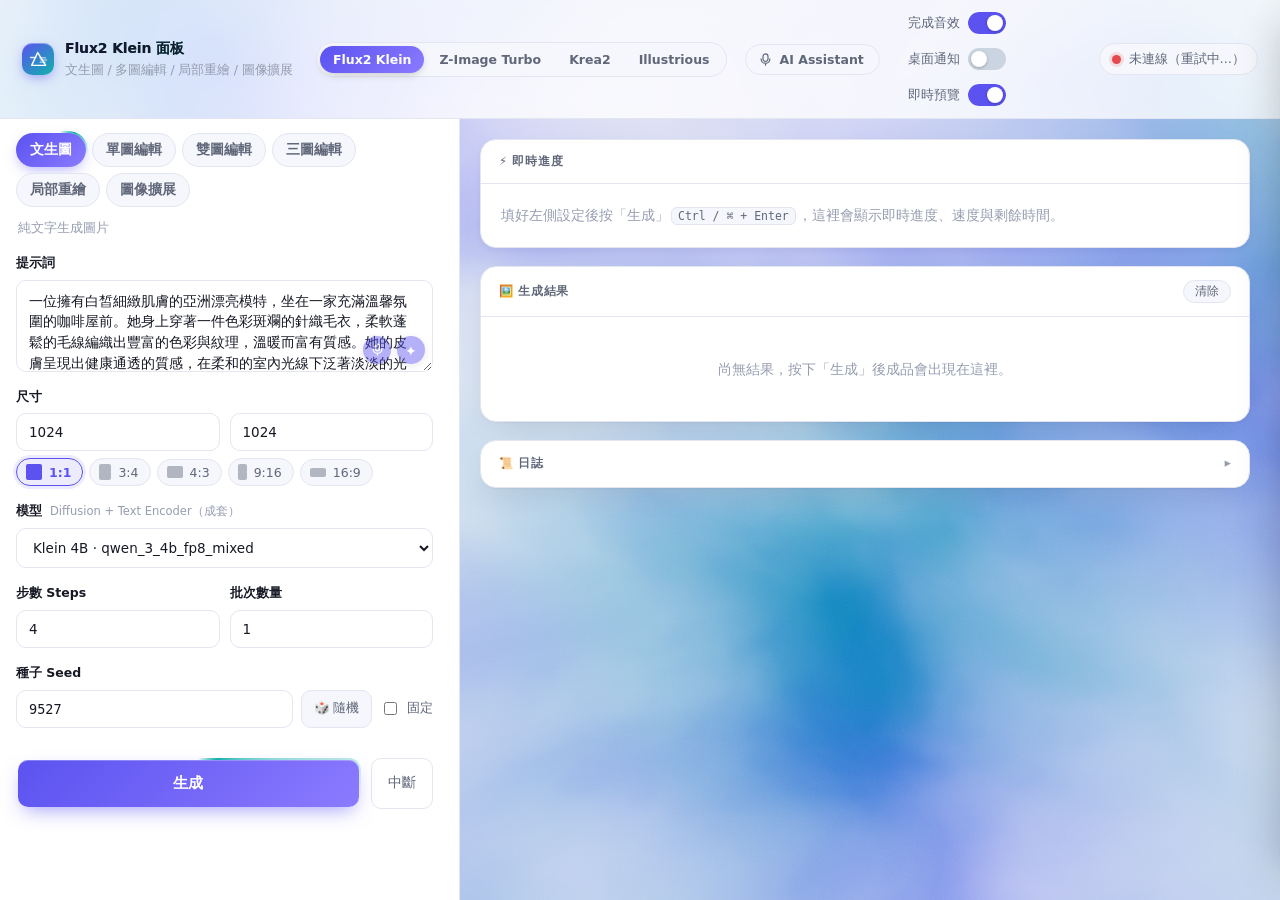
==== commit c3c6201e: "Illustrious 新增「詞庫」選單（special_prompts，2232 個情境） 在 LoRA 選單下方加一個同款的詞庫選單：從 animebot 的 special_prompts 41" ====
--- a/index.html
+++ b/index.html
@@ -144,6 +144,20 @@
             <span class="lora-head-sw"></span>
           </label>
           <div id="lora-panel" style="display:none"></div>
+        </div>
+
+        <!-- Illustrious：詞庫（special_prompts）單選；選單由 app.js 建 -->
+        <div class="field" id="lib-field" style="display:none">
+          <label class="lora-head" id="lib-toggle">
+            <input type="checkbox" id="lib-on">
+            <span class="lora-head-ic" aria-hidden="true">❖</span>
+            <span class="lora-head-body">
+              <span class="lora-head-name">詞庫</span>
+              <span class="lora-head-desc">挑一個情境，正向自動填入、負向自動套用</span>
+            </span>
+            <span class="lora-head-sw"></span>
+          </label>
+          <div id="lib-panel" style="display:none"></div>
         </div>
 
         <div class="field" id="model-field">
--- a/styles.css
+++ b/styles.css
@@ -1157,8 +1157,9 @@
   box-shadow: 0 0 0 3px var(--accent-soft);
 }
 
-#lora-field { display: flex; flex-direction: column; gap: 0; }
-#lora-panel { display: flex; flex-direction: column; gap: 12px; margin-top: 10px; }
+#lora-field, #lib-field { display: flex; flex-direction: column; gap: 0; }
+#lora-panel, #lib-panel { display: flex; flex-direction: column; gap: 12px; margin-top: 10px; }
+.lib-note { font-size: var(--fs-xs); color: var(--text-faint); line-height: 1.5; }
 
 /* 搜尋框 + 下拉選單 */
 .lora-pick { position: relative; }
@@ -1170,6 +1171,45 @@
   transition: border-color var(--dur-1), box-shadow var(--dur-1), background var(--dur-1);
 }
 .lora-search:focus { outline: none; border-color: var(--accent); background: var(--panel); box-shadow: var(--focus-ring); }
+
+/* 分類 chip 列（全部 / style / Character / …），常駐可見 */
+.lora-cats { display: flex; flex-wrap: wrap; gap: 6px; }
+.lora-cat {
+  display: inline-flex; align-items: center; gap: 6px;
+  border: 1px solid var(--border); background: var(--panel-2); color: var(--text-dim);
+  padding: 4px 9px; border-radius: 999px; cursor: pointer;
+  font-size: var(--fs-xs); font-family: inherit;
+  transition: border-color var(--dur-1), background var(--dur-1), color var(--dur-1);
+}
+.lora-cat:hover { border-color: var(--border-strong); color: var(--text); }
+.lora-cat.on { border-color: var(--accent); background: var(--accent-soft); color: var(--accent); font-weight: 650; }
+.lora-cat-n {
+  font-size: 10px; font-variant-numeric: tabular-nums;
+  background: color-mix(in srgb, var(--accent) 14%, transparent);
+  color: var(--accent); border-radius: 999px; padding: 1px 6px; line-height: 1.5;
+}
+.lora-cat.on .lora-cat-n { background: color-mix(in srgb, var(--accent) 22%, transparent); }
+/* 「全部」檢視時每列標出所屬分類 */
+.lora-opt-folder {
+  font-size: 9px; letter-spacing: .04em; text-transform: uppercase;
+  color: var(--accent); background: color-mix(in srgb, var(--accent) 12%, transparent);
+  border-radius: var(--radius-xs); padding: 1px 5px; margin-right: 6px; vertical-align: 1px;
+}
+/* 翻頁列（每頁 80 個） */
+.lora-pager {
+  display: flex; align-items: center; justify-content: space-between; gap: 8px;
+  padding: 8px 6px 4px; margin-top: 4px; border-top: 1px solid var(--border);
+  position: sticky; bottom: 0; background: var(--panel);
+}
+.lora-page-btn {
+  border: 1px solid var(--border); background: var(--panel-2); color: var(--text);
+  padding: 5px 10px; border-radius: var(--radius-xs); cursor: pointer;
+  font-size: var(--fs-xs); font-family: inherit;
+  transition: border-color var(--dur-1), background var(--dur-1), color var(--dur-1);
+}
+.lora-page-btn:hover:not(:disabled) { border-color: var(--accent); color: var(--accent); background: var(--accent-soft); }
+.lora-page-btn:disabled { opacity: .4; cursor: default; }
+.lora-page-info { font-size: var(--fs-xs); color: var(--text-faint); font-variant-numeric: tabular-nums; }
 .lora-menu {
   position: absolute; z-index: 40; top: calc(100% + 6px); left: 0; right: 0;
   max-height: 320px; overflow-y: auto; scrollbar-gutter: stable;
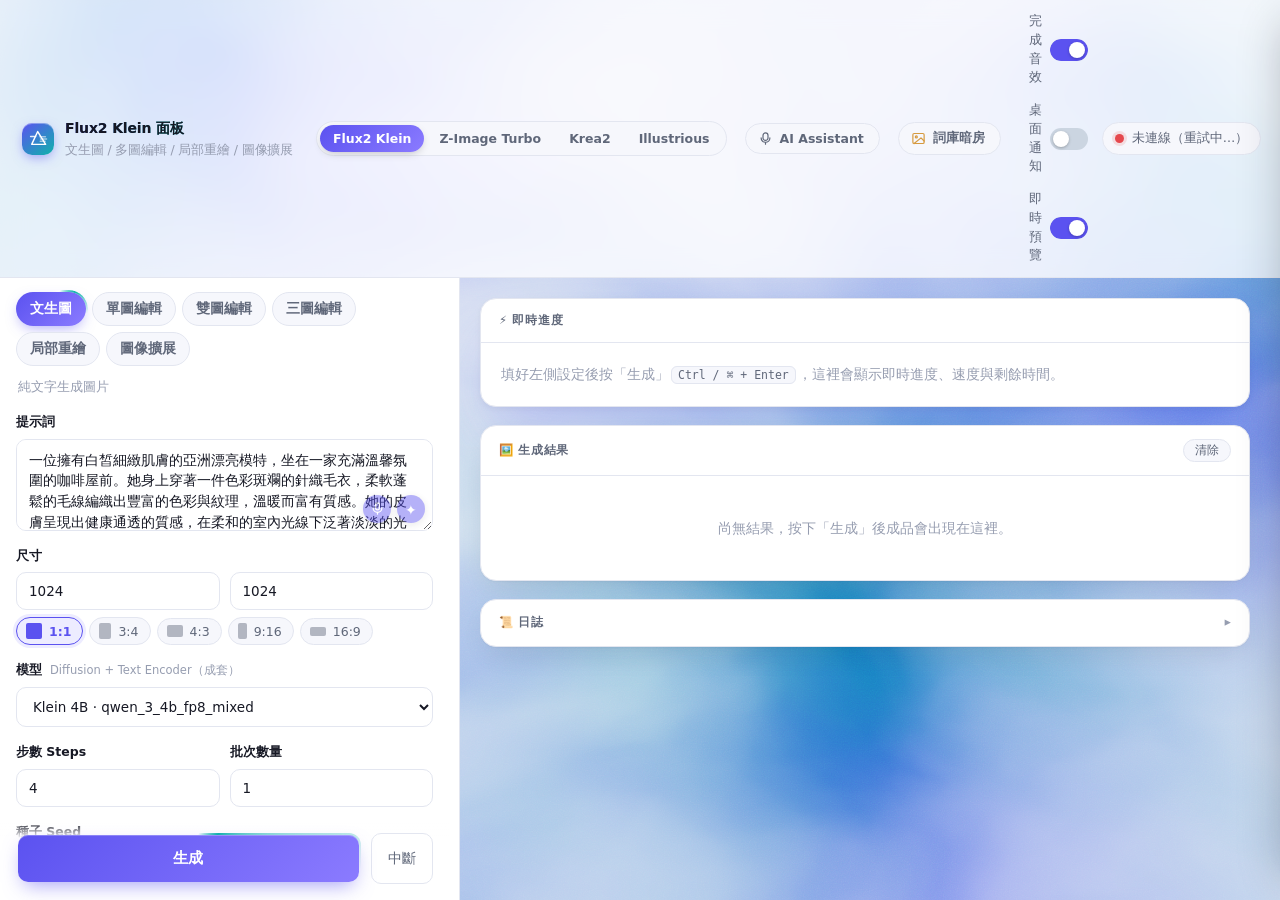
==== commit a0631f68: "詞庫暗房：搬入獨立預覽圖產生器，助理旁加開窗按鈕 把 animebot 的 preview_ui.py / generate_special_previews.py / preview_ui.bat " ====
--- a/index.html
+++ b/index.html
@@ -51,6 +51,16 @@
         <path d="M5 11a7 7 0 0 0 14 0M12 18v3"/>
       </svg>
       <span>AI Assistant</span>
+    </button>
+    <!-- 詞庫暗房：獨立工具（preview_ui.py），按鈕開新視窗，不嵌入面板 -->
+    <button type="button" class="assistant-btn darkroom-btn" id="darkroom-btn"
+            title="詞庫暗房（開新視窗，需先啟動 preview_ui.bat）">
+      <svg viewBox="0 0 24 24" fill="none" stroke="currentColor" stroke-width="1.9"
+           stroke-linecap="round" stroke-linejoin="round" aria-hidden="true">
+        <rect x="3" y="4" width="18" height="16" rx="2"/>
+        <circle cx="8.5" cy="9.5" r="1.6"/><path d="m21 16-5-5L5 20"/>
+      </svg>
+      <span>詞庫暗房</span>
     </button>
     <div class="spacer"></div>
     <div class="toggle-inline">
--- a/styles.css
+++ b/styles.css
@@ -944,6 +944,9 @@
   border-color: transparent; color: #fff;
   box-shadow: 0 5px 14px -4px color-mix(in srgb, var(--accent) 52%, transparent);
 }
+/* 詞庫暗房按鈕：琥珀色調，呼應它開啟的暗房工具 */
+.darkroom-btn:hover { border-color: color-mix(in srgb, #e0a044 55%, transparent); color: #b8791f; }
+:root[data-engine] .darkroom-btn svg { color: #d69a3f; }
 
 .assistant {
   position: fixed; top: 0; right: 0; bottom: 0; width: min(380px, 100vw);
@@ -1174,6 +1177,28 @@
 
 /* 分類 chip 列（全部 / style / Character / …），常駐可見 */
 .lora-cats { display: flex; flex-wrap: wrap; gap: 6px; }
+/* 分類多時收合成一行摘要，點開才攤出 grid（詞庫有 42 個分類） */
+.lora-cats.collapsible { display: block; }
+.cat-summary {
+  display: flex; align-items: center; justify-content: space-between; gap: 8px;
+  width: 100%; box-sizing: border-box; cursor: pointer; font-family: inherit;
+  border: 1px solid var(--border); background: var(--panel-2); color: var(--text);
+  padding: 8px 11px; border-radius: var(--radius-sm); font-size: var(--fs-sm);
+  transition: border-color var(--dur-1), background var(--dur-1);
+}
+.cat-summary:hover { border-color: var(--border-strong); }
+.cat-summary.open { border-color: var(--accent); background: var(--accent-soft); }
+.cat-summary-label { display: inline-flex; align-items: center; gap: 7px; font-weight: 600; min-width: 0; }
+.cat-summary-label { overflow: hidden; text-overflow: ellipsis; white-space: nowrap; }
+.cat-caret { flex: none; color: var(--text-faint); transition: transform var(--dur-2) var(--ease-out); }
+.cat-summary.open .cat-caret { transform: rotate(180deg); }
+.cat-grid {
+  display: flex; flex-wrap: wrap; gap: 6px; overflow: hidden;
+  max-height: 0; padding-top: 0;
+  transition: max-height var(--dur-3) var(--ease-entrance), padding-top var(--dur-3) var(--ease-entrance);
+}
+.cat-summary.open + .cat-grid { padding-top: 8px; }
+@media (prefers-reduced-motion: reduce) { .cat-grid { transition: none; } }
 .lora-cat {
   display: inline-flex; align-items: center; gap: 6px;
   border: 1px solid var(--border); background: var(--panel-2); color: var(--text-dim);
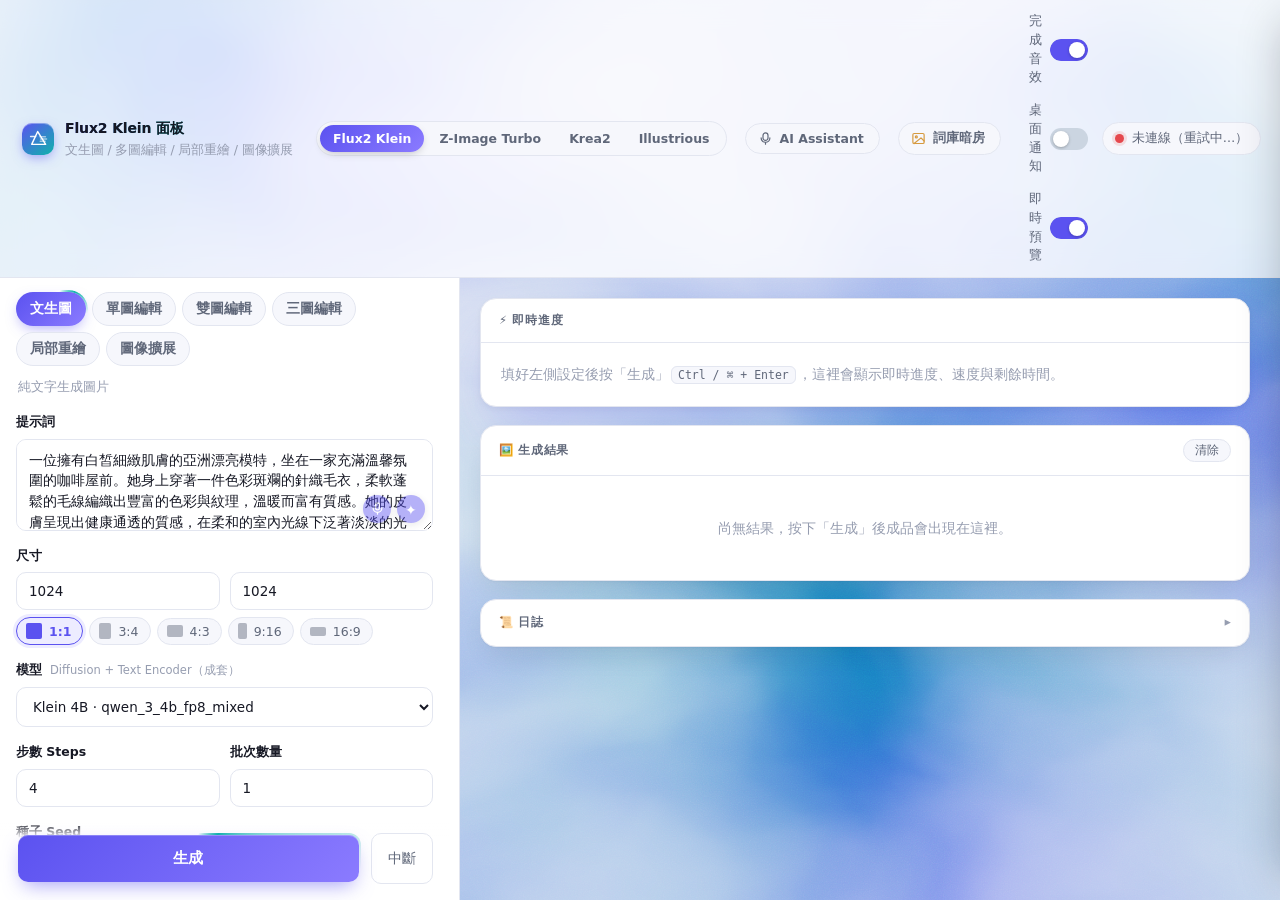
==== commit c4e86692: "整理專案結構：拆成 darkroom/voice-assistant/design-ref 三個資料夾 根目錄東西太多，先用 Explore agent 摸清楚每個檔案的路徑耦合關係、提方案給使用者 " ====
--- a/index.html
+++ b/index.html
@@ -52,9 +52,9 @@
       </svg>
       <span>AI Assistant</span>
     </button>
-    <!-- 詞庫暗房：獨立工具（preview_ui.py），按鈕開新視窗，不嵌入面板 -->
+    <!-- 詞庫暗房：獨立工具（darkroom/preview_ui.py），按鈕開新視窗，不嵌入面板 -->
     <button type="button" class="assistant-btn darkroom-btn" id="darkroom-btn"
-            title="詞庫暗房（開新視窗，需先啟動 preview_ui.bat）">
+            title="詞庫暗房（開新視窗，需先啟動 darkroom/preview_ui.bat）">
       <svg viewBox="0 0 24 24" fill="none" stroke="currentColor" stroke-width="1.9"
            stroke-linecap="round" stroke-linejoin="round" aria-hidden="true">
         <rect x="3" y="4" width="18" height="16" rx="2"/>
--- a/styles.css
+++ b/styles.css
@@ -1193,11 +1193,21 @@
 .cat-caret { flex: none; color: var(--text-faint); transition: transform var(--dur-2) var(--ease-out); }
 .cat-summary.open .cat-caret { transform: rotate(180deg); }
 .cat-grid {
-  display: flex; flex-wrap: wrap; gap: 6px; overflow: hidden;
+  display: flex; flex-direction: column; gap: 8px; overflow: hidden;
   max-height: 0; padding-top: 0;
   transition: max-height var(--dur-3) var(--ease-entrance), padding-top var(--dur-3) var(--ease-entrance);
 }
 .cat-summary.open + .cat-grid { padding-top: 8px; }
+/* 展開後的分類搜尋框：分類多時打字即時篩晶片 */
+.cat-filter {
+  width: 100%; box-sizing: border-box; border: 1px solid var(--border);
+  background: var(--panel-2); color: var(--text); border-radius: 8px;
+  padding: 6px 10px; font-size: var(--fs-xs); font-family: inherit;
+  transition: border-color var(--dur-1);
+}
+.cat-filter:focus { outline: none; border-color: var(--accent); }
+.cat-filter::placeholder { color: var(--text-faint); }
+.cat-chips { display: flex; flex-wrap: wrap; gap: 6px; }
 @media (prefers-reduced-motion: reduce) { .cat-grid { transition: none; } }
 .lora-cat {
   display: inline-flex; align-items: center; gap: 6px;
@@ -1262,10 +1272,21 @@
 /* 已選的 LoRA */
 .lora-current { display: none; }
 .lora-current.has {
-  display: flex; align-items: center; gap: 10px;
+  display: flex; flex-direction: column; align-items: stretch; gap: 8px;
   border: 1px solid var(--accent); background: var(--accent-soft);
   border-radius: var(--radius-sm); padding: 8px 10px;
 }
+.lora-cur-row { display: flex; align-items: center; gap: 10px; }
+/* 多組觸發詞：每組一顆晶片，點選要加入哪組（可多選）。選中的組會組成觸發詞框內容。 */
+.lora-tw { display: flex; flex-wrap: wrap; gap: 6px; }
+.tw-chip {
+  max-width: 100%; border: 1px solid var(--border); background: var(--panel-2); color: var(--text-dim);
+  padding: 4px 9px; border-radius: 999px; cursor: pointer; font-size: var(--fs-xs); font-family: inherit;
+  white-space: nowrap; overflow: hidden; text-overflow: ellipsis;
+  transition: border-color var(--dur-1), background var(--dur-1), color var(--dur-1);
+}
+.tw-chip:hover { border-color: var(--border-strong); color: var(--text); }
+.tw-chip.on { border-color: var(--accent); background: var(--accent-soft); color: var(--text); font-weight: 600; }
 .lora-current img { width: 36px; height: 36px; border-radius: var(--radius-xs); object-fit: cover; flex: none; }
 .lora-cur-name { flex: 1; min-width: 0; font-size: var(--fs-sm); font-weight: 600; color: var(--text); white-space: nowrap; overflow: hidden; text-overflow: ellipsis; }
 .lora-clear {
@@ -1293,16 +1314,24 @@
 .lora-words:focus { outline: none; border-color: var(--accent); background: var(--panel); box-shadow: var(--focus-ring); }
 .lora-none { font-size: var(--fs-xs); color: var(--text-faint); }
 
-/* hover 浮出的預覽小圖（不用太大） */
+/* hover 浮出的預覽小圖（不用太大）。用 opacity/transform 過渡而非 display 硬切——
+   進場慢收（--dur-2 + ease-entrance）、退場快走（--dur-1 + ease-out，時長比進場短），
+   換列快速滑過時（先 mouseleave 舊列再 mouseenter 新列）過渡會平滑反向接上、不閃爍。 */
 .lora-hover {
-  display: none; position: fixed; z-index: 60; width: 180px;
+  position: fixed; z-index: 60; width: 180px;
   border-radius: var(--radius-sm); overflow: hidden;
   border: 1px solid var(--border-strong); box-shadow: var(--shadow-lg);
   background: var(--panel); pointer-events: none;
-  animation: loraMenuIn var(--dur-2) var(--ease-entrance);
+  opacity: 0; transform: translateY(-6px);
+  transition: opacity var(--dur-1) var(--ease-out), transform var(--dur-1) var(--ease-out);
+}
+.lora-hover.show {
+  opacity: 1; transform: none;
+  transition: opacity var(--dur-2) var(--ease-entrance), transform var(--dur-2) var(--ease-entrance);
 }
 .lora-hover img { display: block; width: 100%; height: auto; }
 
 @media (prefers-reduced-motion: reduce) {
   .lora-menu, .chip, .lora-hover { animation: none; }
-}
+  .lora-hover, .lora-hover.show { transition: none; }
+}
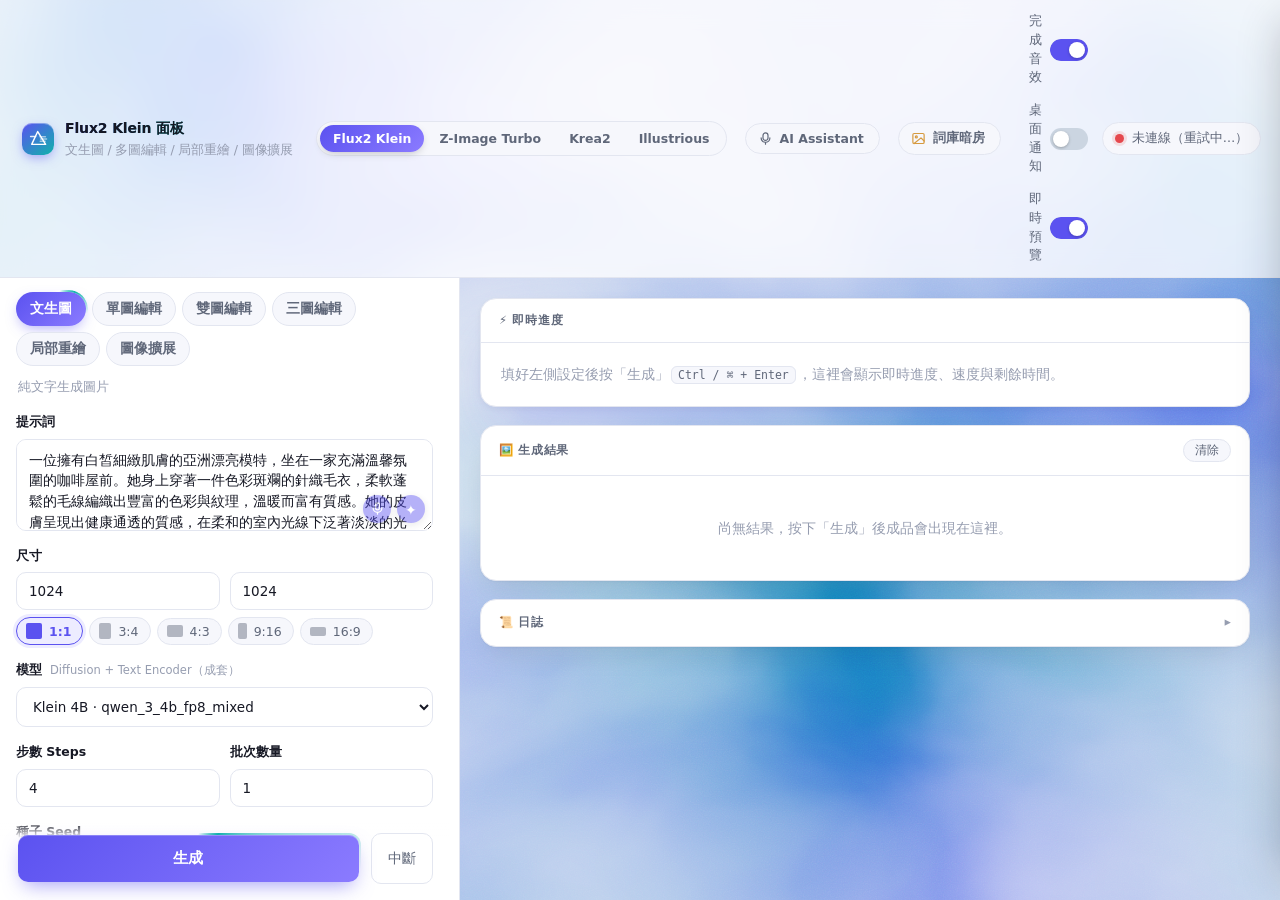
==== commit 81784380: "手機網頁優化：頂列從五行壓成兩行、生成鈕改回 sticky、觸控目標補到 44px 面板的手機版一直只有三個寬度斷點在做事，實測下來三個問題最痛：  **頂列吃掉四分之一到三分之一的螢幕。** 原本是" ====
--- a/index.html
+++ b/index.html
@@ -2,7 +2,8 @@
 <html lang="zh-Hant">
 <head>
   <meta charset="UTF-8">
-  <meta name="viewport" content="width=device-width, initial-scale=1">
+  <!-- viewport-fit=cover：iOS 上沒有這個，env(safe-area-inset-*) 一律回 0，安全區的規則等於沒寫 -->
+  <meta name="viewport" content="width=device-width, initial-scale=1, viewport-fit=cover">
   <meta name="theme-color" content="#eceef5">
   <title>Flux2 Klein · ComfyUI 面板</title>
   <!-- SVG 優先（各尺寸都銳利）；不支援的瀏覽器才退回 png / ico -->
@@ -44,7 +45,8 @@
     <!-- 助理不是第五個引擎：它自己不產圖，而是操作那四個，所以放在切換器外面、
          不參與 engine-pill 的滑動，也不會改 data-engine 主題色。 -->
     <button type="button" class="assistant-btn" id="assistant-btn"
-            aria-expanded="false" aria-controls="assistant" title="AI 助理（語音操作面板）">
+            aria-expanded="false" aria-controls="assistant" aria-label="AI 助理"
+            title="AI 助理（語音操作面板）">
       <svg viewBox="0 0 24 24" fill="none" stroke="currentColor" stroke-width="1.9"
            stroke-linecap="round" stroke-linejoin="round" aria-hidden="true">
         <path d="M12 3a4 4 0 0 1 4 4v4a4 4 0 0 1-8 0V7a4 4 0 0 1 4-4Z"/>
@@ -54,6 +56,7 @@
     </button>
     <!-- 詞庫暗房：獨立工具（darkroom/preview_ui.py），按鈕開新視窗，不嵌入面板 -->
     <button type="button" class="assistant-btn darkroom-btn" id="darkroom-btn"
+            aria-label="詞庫暗房"
             title="詞庫暗房（開新視窗，需先啟動 darkroom/preview_ui.bat）">
       <svg viewBox="0 0 24 24" fill="none" stroke="currentColor" stroke-width="1.9"
            stroke-linecap="round" stroke-linejoin="round" aria-hidden="true">
@@ -63,7 +66,18 @@
       <span>詞庫暗房</span>
     </button>
     <div class="spacer"></div>
-    <div class="toggle-inline">
+    <!-- 偏好開關的摺疊鈕：只在手機出現（桌面 CSS 設 display:none）。
+         這三個開關是「設定一次就不再動」的偏好，在 375px 寬的螢幕上卻永久佔掉
+         頂列一整行，所以手機收進來、要調再展開。 -->
+    <button type="button" class="topbar-more" id="topbar-more"
+            aria-expanded="false" aria-controls="toggle-inline" aria-label="顯示偏好開關">
+      <svg viewBox="0 0 24 24" fill="none" stroke="currentColor" stroke-width="2"
+           stroke-linecap="round" stroke-linejoin="round" aria-hidden="true">
+        <circle cx="12" cy="12" r="3"/>
+        <path d="M19.4 15a1.65 1.65 0 0 0 .33 1.82l.06.06a2 2 0 1 1-2.83 2.83l-.06-.06a1.65 1.65 0 0 0-1.82-.33 1.65 1.65 0 0 0-1 1.51V21a2 2 0 0 1-4 0v-.09A1.65 1.65 0 0 0 9 19.4a1.65 1.65 0 0 0-1.82.33l-.06.06a2 2 0 1 1-2.83-2.83l.06-.06a1.65 1.65 0 0 0 .33-1.82 1.65 1.65 0 0 0-1.51-1H3a2 2 0 0 1 0-4h.09A1.65 1.65 0 0 0 4.6 9a1.65 1.65 0 0 0-.33-1.82l-.06-.06a2 2 0 1 1 2.83-2.83l.06.06A1.65 1.65 0 0 0 9 4.6 1.65 1.65 0 0 0 10 3.09V3a2 2 0 0 1 4 0v.09a1.65 1.65 0 0 0 1 1.51 1.65 1.65 0 0 0 1.82-.33l.06-.06a2 2 0 1 1 2.83 2.83l-.06.06a1.65 1.65 0 0 0-.33 1.82V9a1.65 1.65 0 0 0 1.51 1H21a2 2 0 0 1 0 4h-.09a1.65 1.65 0 0 0-1.51 1Z"/>
+      </svg>
+    </button>
+    <div class="toggle-inline" id="toggle-inline">
       <label class="opt"><span>完成音效</span><span class="yz-switch"><input type="checkbox" id="opt-sound" checked><span class="yz-slider"></span><span class="yz-knob"></span></span></label>
       <label class="opt"><span>桌面通知</span><span class="yz-switch"><input type="checkbox" id="opt-notify"><span class="yz-slider"></span><span class="yz-knob"></span></span></label>
       <label class="opt"><span>即時預覽</span><span class="yz-switch"><input type="checkbox" id="opt-preview" checked><span class="yz-slider"></span><span class="yz-knob"></span></span></label>
@@ -104,8 +118,12 @@
               <span>筆刷</span>
               <input type="range" id="brush" min="8" max="120" value="45">
               <button class="btn-mini" id="mask-clear">清除</button>
-              <label class="chk"><span>擴張/羽化</span></label>
-              <input type="number" id="grow" value="10" min="0" max="200" style="max-width:80px">
+              <!-- 標籤與輸入框包在一起：mask-tools 是會換行的 flex，兩者各自是 flex 項目時
+                   手機上會被拆到不同行，變成一個沒有輸入框的標籤加一個沒有標籤的數字框 -->
+              <span class="mask-grow">
+                <label class="chk" for="grow"><span>擴張/羽化</span></label>
+                <input type="number" id="grow" value="10" min="0" max="200" style="max-width:80px">
+              </span>
             </div>
           </div>
         </div>
--- a/styles.css
+++ b/styles.css
@@ -72,7 +72,9 @@
 ::selection { background: color-mix(in srgb, var(--accent) 24%, transparent); }
 
 /* ---------- 版面 ---------- */
-.app { display: flex; flex-direction: column; height: 100vh; }
+/* 100dvh 而不是 100vh：Safari 的網址列／工具列會收合，100vh 永遠是「工具列收起後」
+   的高度，工具列還在時頁面底部會被蓋住。舊瀏覽器沒有 dvh，前一行的 100vh 當退路。 */
+.app { display: flex; flex-direction: column; height: 100vh; height: 100dvh; }
 
 header.topbar {
   display: flex; align-items: center; gap: 14px;
@@ -82,6 +84,11 @@
   -webkit-backdrop-filter: saturate(1.1) blur(12px);
   border-bottom: 1px solid var(--border);
   position: sticky; top: 0; z-index: 5;
+  /* 安全區：直向是瀏海／狀態列，橫向（landscape）是左右兩側的圓角與感測器區。
+     max() 而不是加法——沒有安全區時要退回原本的內距，不是 0。 */
+  padding-top: max(12px, env(safe-area-inset-top));
+  padding-left: max(22px, env(safe-area-inset-left));
+  padding-right: max(22px, env(safe-area-inset-right));
 }
 .brand { display: flex; align-items: center; gap: 11px; font-weight: 700; letter-spacing: -.01em; }
 .brand .logo {
@@ -287,6 +294,8 @@
 .mask-stage canvas { display: block; max-width: 100%; touch-action: none; cursor: crosshair; }
 .mask-tools { display: flex; align-items: center; gap: 12px; flex-wrap: wrap; font-size: var(--fs-sm); color: var(--text-dim); }
 .mask-tools input[type=range] { flex: 1; min-width: 90px; }
+/* gap 跟 .mask-tools 一致，包起來之後桌面的排版與間距完全不變 */
+.mask-grow { display: inline-flex; align-items: center; gap: 12px; flex: none; }
 
 /* ---------- 按鈕 ---------- */
 .actions {
@@ -577,7 +586,12 @@
    820~1180px 之間品牌副標與連線膠囊會一起折行，頂部列從 88px 撐到 278px。*/
 @media (max-width: 1180px) {
   /* 頂部列：第一行 品牌 + 連線狀態；第二行 三個開關平均分佈 */
-  header.topbar { flex-wrap: wrap; gap: 10px; padding: 10px 14px; }
+  /* padding 是簡寫，會蓋掉基礎規則裡的安全區 longhand，所以這裡要自己再寫一次 */
+  header.topbar {
+    flex-wrap: wrap; gap: 10px;
+    padding: max(10px, env(safe-area-inset-top)) max(14px, env(safe-area-inset-right))
+             10px max(14px, env(safe-area-inset-left));
+  }
   .brand { font-size: var(--fs-base); }
   .brand small { display: none; }
   .spacer { display: none; }
@@ -588,20 +602,35 @@
   .engine-switch::-webkit-scrollbar { display: none; }
   .engine-switch button { flex: none; white-space: nowrap; }
   .toggle-inline { order: 4; width: 100%; justify-content: space-between; gap: 8px; font-size: var(--fs-sm); }
-  .brand { width: auto; flex: 1 1 auto; }
-}
-
-@media (max-width: 680px) {
+  .brand { width: auto; flex: 1 1 auto; min-width: 0; }
+  /* 品牌標題是唯一會被不定長度引擎名撐開的東西，min-width:0 + 截斷才收得住 */
+  .brand > div { min-width: 0; overflow: hidden; text-overflow: ellipsis; white-space: nowrap; }
+}
+
+/* 條件裡的第二段是橫向手機：寬度 812px 跳出 680 斷點，但高度只有 375px，
+   左右欄各自捲動會把表單壓成 250px 高的小窗。整頁一起捲才用得下去。 */
+@media (max-width: 680px), (max-height: 500px) and (pointer: coarse) {
   /* 整頁自然捲動，不要左右欄各自捲動 */
-  .app { height: auto; min-height: 100vh; }
+  .app { height: auto; min-height: 100vh; min-height: 100dvh; }
   .main { display: block; min-height: 0; }
   .left, .right { overflow: visible; }
   .right { padding: 14px; gap: 14px; }
 
   .form { padding: 14px; gap: 14px; }
   .tabs { padding: 12px 14px 0; }
-  .tab { padding: 8px 13px; }               /* 觸控目標大一點 */
-  .actions { position: static; margin: 4px 0 0; padding: 0; background: none; }  /* 手機：不要 sticky/負邊距 */
+
+  /* 頂部列的手機重排在檔案最後（元件基礎規則之後才蓋得掉），見「手機頂部列」一節 */
+
+  /* 生成鈕改回 sticky：Illustrious 把 LoRA／詞庫／增強全開時，表單長到要捲
+     2.2 個螢幕才碰得到「生成」。手機整頁一起捲，sticky 會黏在視窗底部直到
+     捲出表單範圍，正是想要的行為。原本關掉 sticky 的理由（負邊距）改成用
+     手機的 14px 內距重算。 */
+  .actions {
+    position: sticky; bottom: 0; z-index: 4;
+    margin: 4px -14px -14px; padding: 12px 14px;
+    padding-bottom: max(14px, env(safe-area-inset-bottom));
+    background: linear-gradient(transparent, var(--panel) 26%);
+  }
 
   .progress-pct { font-size: 26px; }
   .metrics { gap: 8px; }
@@ -609,6 +638,8 @@
   .metric .v { font-size: 17px; }
   .preview-live img { max-height: 260px; }
 }
+
+
 
 /* 生成中星星 loader — uiverse #11 (VashonG)，改色靛紫/青綠 */
 .run-loader { display:none; margin-left:auto; line-height:0; }
@@ -728,9 +759,12 @@
   --accent-soft: #fff0e8;
 }
 
-/* 引擎切換器在手機自成一列 */
+/* 引擎切換器在手機自成一列。
+   不設 justify-content:center——四顆按鈕加大觸控目標後一定會溢出（實測 320px 寬
+   時 327 > 290），置中會把捲動起點裁掉，選中的那顆由 scrollActiveEngineIntoView()
+   捲進視野即可。 */
 @media (max-width: 680px) {
-  .engine-switch { order: 4; width: 100%; justify-content: center; }
+  .engine-switch { order: 2; width: 100%; justify-content: flex-start; }
 }
 
 /* 品牌固定寬度 → 引擎切換器位置不隨引擎文字長短跳動 */
@@ -947,6 +981,24 @@
 /* 詞庫暗房按鈕：琥珀色調，呼應它開啟的暗房工具 */
 .darkroom-btn:hover { border-color: color-mix(in srgb, #e0a044 55%, transparent); color: #b8791f; }
 :root[data-engine] .darkroom-btn svg { color: #d69a3f; }
+
+/* 偏好開關的摺疊鈕：只在手機出現（由 680px 區塊改成 inline-flex）。
+   造型刻意跟 .assistant-btn 同一套（同邊框、同底色、同按壓回饋），只是收成正方形，
+   免得頂列多出一種沒見過的按鈕語言。 */
+.topbar-more {
+  display: none; order: 1; flex: none;
+  width: 40px; height: 40px; align-items: center; justify-content: center;
+  border: 1px solid var(--border); border-radius: 999px;
+  background: var(--panel-2); color: var(--text-dim); cursor: pointer;
+  transition: color var(--dur-1), border-color var(--dur-1), background var(--dur-1),
+              transform var(--dur-2) var(--ease-out);
+}
+.topbar-more svg { width: 17px; height: 17px; }
+.topbar-more:active { transform: scale(.94); }
+.topbar-more[aria-expanded="true"] {
+  border-color: var(--accent); color: var(--accent); background: var(--accent-soft);
+  transform: rotate(60deg);
+}
 
 .assistant {
   position: fixed; top: 0; right: 0; bottom: 0; width: min(380px, 100vw);
@@ -1164,6 +1216,16 @@
 #lora-panel, #lib-panel { display: flex; flex-direction: column; gap: 12px; margin-top: 10px; }
 .lib-note { font-size: var(--fs-xs); color: var(--text-faint); line-height: 1.5; }
 
+/* 詞庫負向來源：詞庫自帶負向 vs 保留模板預設負向，二擇一 */
+.lib-negsrc { display: flex; align-items: center; flex-wrap: wrap; gap: 4px 12px; }
+.lib-negsrc-label { font-size: var(--fs-xs); color: var(--text-faint); }
+.lib-negsrc-opt {
+  display: inline-flex; align-items: center; gap: 5px;
+  font-size: var(--fs-xs); color: var(--text-dim); cursor: pointer;
+}
+.lib-negsrc-opt input { accent-color: var(--accent); cursor: pointer; }
+.lib-negsrc-opt:has(input:checked) { color: var(--text); font-weight: 600; }
+
 /* 搜尋框 + 下拉選單 */
 .lora-pick { position: relative; }
 .lora-search {
@@ -1335,3 +1397,174 @@
   .lora-menu, .chip, .lora-hover { animation: none; }
   .lora-hover, .lora-hover.show { transition: none; }
 }
+
+/* ==================================================================
+   觸控裝置：目標尺寸、安全區、點擊行為
+   ==================================================================
+   全部包在 @media (pointer: coarse) 裡，桌面（滑鼠）完全不受影響——這是刻意的，
+   加大到 44px 在滑鼠上只會讓介面變鬆散。用 pointer 而不是寬度做條件，是因為
+   決定「按不按得準」的是手指不是螢幕寬度（平板橫放也該吃到這組）。
+   44px 的來源是 WCAG 2.2 Target Size (Minimum) 與 Apple HIG 的建議值。
+   ------------------------------------------------------------------ */
+@media (pointer: coarse) {
+  /* 點擊行為：
+     touch-action: manipulation 關掉「等 300ms 看是不是雙擊縮放」的延遲，
+     按鈕按下去才不會覺得慢半拍；tap-highlight 是 Android/iOS 預設的藍灰方塊，
+     跟這套介面自己的按壓縮放與焦點環重覆，關掉但保留 :focus-visible。 */
+  button, a[href], label, select, summary, [role="button"], [tabindex]:not([tabindex="-1"]) {
+    touch-action: manipulation;
+    -webkit-tap-highlight-color: transparent;
+  }
+
+  /* --- 觸控目標 --- */
+  .engine-switch button { min-height: 40px; padding: 9px 14px; }
+  .tab { min-height: 44px; padding: 11px 15px; }
+  .aspect { min-height: 40px; padding: 8px 13px 8px 11px; }
+  .btn-mini { min-height: 44px; }
+  .btn-ghost { min-height: 44px; }
+  .card-head .head-btn { min-height: 34px; padding: 7px 14px; }
+  .drop .clear { width: 30px; height: 30px; }
+  .cmp-overlay .cmp-close { width: 44px; height: 44px; line-height: 44px; }
+
+  /* 勾選框原本 13×13，是全頁最小的目標。放大方塊本身，再讓包住它的 label
+     撐到 44px 高——label 與 input 共用同一個命中區，點文字也算數。
+     選擇器不侷限在 .chk：LoRA 的「注入觸發詞」等勾選框不在 .chk 裡，同樣是 13px。 */
+  .chk { min-height: 44px; }
+  input[type="checkbox"], input[type="radio"] { width: 20px; height: 20px; flex: none; }
+  /* 開關類的 input 是視覺隱藏的（寬高 0，焦點環畫在它控制的開關上），不能放大 */
+  .yz-switch input, .enh input, .lora-head > input { width: 0; height: 0; }
+
+  /* 文字/數字輸入與下拉：42px 差一點點，補到 44。
+     textarea 刻意不列入——它自己的 min-height 是 92px，寫在這裡反而會被這條較晚的
+     規則調低成 44px（實測 getComputedStyle 真的變成 44px），使用者拖拉縮放時就能把
+     提示詞框縮成一行高。 */
+  input[type="text"], input[type="number"], input[type="search"], select { min-height: 44px; }
+
+  /* 拉桿：元素盒高只有 16px，垂直方向幾乎沒有容錯。把盒子撐到 32px，
+     拇指維持原生樣式（自訂 thumb 會連桌面外觀一起換掉）。 */
+  input[type="range"] { min-height: 32px; }
+
+  /* 助理抽屜 */
+  .asst-close { width: 44px; height: 44px; }
+  .asst-modes button { min-height: 44px; }
+  .asst-mic { min-height: 44px; }
+  .asst-type input, .asst-send { min-height: 44px; }
+
+  /* LoRA 分類 chip 是上百顆的標籤雲，一律 44px 會把清單撐到不能用。
+     34px 是折衷：仍高於 WCAG 2.2 的 24px 絕對下限，chip 間距同時放大到 8px，
+     讓相鄰目標之間有足夠的間隔（間隔也算命中容錯的一部分）。 */
+  .lora-cat { min-height: 34px; }
+  .lora-cats, .cat-chips { gap: 8px; }
+  .cat-summary { min-height: 44px; }
+
+  /* 提示詞框右下的麥克風／AI 鈕：28px 太小，而且蓋在文字上。
+     放大到 40px，同時把 textarea 的下內距讓開，文字不會鑽到按鈕底下。 */
+  .mic-btn, .ai-btn { width: 40px; height: 40px; }
+  .ai-btn { right: 10px; bottom: 10px; font-size: var(--fs-lg); line-height: 40px; }
+  .mic-btn { right: 56px; bottom: 10px; }
+  .mic-btn svg { width: 18px; height: 18px; }
+  .prompt-wrap textarea { padding-bottom: 56px; }
+  /* 觸控沒有 hover，兩顆鈕要一直看得清楚（原本靠 .prompt-wrap:hover 才轉深） */
+  .mic-btn, .ai-btn { opacity: .82; }
+
+  /* 疊層捲動不要帶動背後的頁面 */
+  .lightbox, .assistant, .log, .cmp-overlay { overscroll-behavior: contain; }
+}
+
+/* --- 安全區：瀏海、Home 條、橫向的圓角 --- */
+/* 只補「內容會貼到螢幕邊緣」的容器。頂列在它自己的規則裡處理過了。
+   橫向手機的左右安全區（圓角與感測器）比直向更需要，條件跟著一起帶。 */
+@media (max-width: 680px), (max-height: 500px) and (pointer: coarse) {
+  .right {
+    padding-left: max(14px, env(safe-area-inset-left));
+    padding-right: max(14px, env(safe-area-inset-right));
+    padding-bottom: max(14px, env(safe-area-inset-bottom));
+  }
+  .form, .tabs {
+    padding-left: max(14px, env(safe-area-inset-left));
+    padding-right: max(14px, env(safe-area-inset-right));
+  }
+  /* .actions 用負邊距貼齊表單兩側，安全區變大時要跟著往外拉才不會露出邊 */
+  .actions {
+    margin-left: calc(-1 * max(14px, env(safe-area-inset-left)));
+    margin-right: calc(-1 * max(14px, env(safe-area-inset-right)));
+    padding-left: max(14px, env(safe-area-inset-left));
+    padding-right: max(14px, env(safe-area-inset-right));
+  }
+}
+
+/* 大圖 lightbox：疊在最上層、四邊都可能碰到安全區。
+   桌面維持原本的 30px（max() 的下限就是原值），手機另外收窄成 14px 讓圖大一點。 */
+.lightbox {
+  padding: max(30px, env(safe-area-inset-top)) max(30px, env(safe-area-inset-right))
+           max(30px, env(safe-area-inset-bottom)) max(30px, env(safe-area-inset-left));
+}
+.lightbox img { max-height: 92dvh; }
+@media (max-width: 680px), (max-height: 500px) and (pointer: coarse) {
+  .lightbox {
+    padding: max(14px, env(safe-area-inset-top)) max(14px, env(safe-area-inset-right))
+             max(14px, env(safe-area-inset-bottom)) max(14px, env(safe-area-inset-left));
+  }
+}
+
+/* 助理抽屜：滿版時同樣要避開瀏海與 Home 條，高度也改 dvh */
+.assistant { height: 100dvh; }
+@media (max-width: 680px) {
+  .assistant { width: 100vw; padding-bottom: env(safe-area-inset-bottom); }
+  .asst-head { padding-top: max(14px, env(safe-area-inset-top)); }
+}
+
+/* ==================================================================
+   手機頂部列：五行壓成兩行
+   ==================================================================
+   這一段刻意放在檔案最後。.assistant-btn / .conn / .engine-switch 的基礎規則
+   分散在 900~1000 行，寫在前面的斷點區塊特異性相同、順序在前，會被整條蓋掉
+   （第一版就是這樣，量出來 topbar 只從 216px 降到 148px，齒輪鈕根本沒出現）。
+
+   原本手機的頂部列是五行：品牌 / 助理+暗房 / 連線 / 引擎 / 三個開關，
+   375px 寬時 216px、320px 寬時 246px，而且 sticky——整片螢幕永遠少掉
+   四分之一到三分之一。三個壓法：
+   ① 助理與暗房兩顆鈕只留圖示（名稱改由 aria-label 提供，見 index.html）
+   ② 連線膠囊不再獨佔一行
+   ③ 三個偏好開關（音效／通知／預覽）收進齒輪鈕後面——它們是設定一次就不再動的
+      偏好，不值得長駐一整行
+
+   條件除了寬度還要看高度：手機轉橫向時寬度變成 812px、跳出 680 斷點，頂列卻回到
+   五行的排法——實測 812×375 下佔掉 131.8px，也就是螢幕的 35%，比直向還糟，而橫向
+   正好是想把畫面讓給遮罩畫布或預覽圖的時候。max-height 那條再加 pointer: coarse，
+   是為了不要波及到把視窗拉很扁的桌面使用者。
+   ------------------------------------------------------------------ */
+@media (max-width: 680px), (max-height: 500px) and (pointer: coarse) {
+  header.topbar { gap: 8px 10px; }
+  /* 品牌只留 logo。標題文字的內容就是目前的引擎名，而引擎名在下一行的切換器裡
+     已經是選中的膠囊——留著只是重覆，而且擠到剩 65px 寬只會顯示成「Flux2 K…」，
+     比拿掉更難看。logo 保留品牌識別，完整名稱在瀏覽器分頁標題上。 */
+  /* width:auto 要明寫——「品牌固定寬度 280px」那條規則在這個檔案更前面，
+     但特異性相同、順序在前，只設 flex 蓋不掉它的 width */
+  .brand { flex: 0 0 auto; width: auto; }
+  .brand > div { display: none; }
+  .conn { order: 1; margin-left: auto; flex: 0 0 auto; padding: 5px 10px; font-size: var(--fs-xs); }
+
+  .assistant-btn {
+    order: 1; flex: none;
+    width: 40px; height: 40px; padding: 0; justify-content: center;
+  }
+  .assistant-btn > span { display: none; }        /* 只留圖示；名稱走 aria-label */
+  .assistant-btn svg { width: 17px; height: 17px; }
+
+  .topbar-more { display: inline-flex; }
+  .engine-switch { order: 2; }
+
+  /* 偏好開關預設收起。展開時三顆排成「一列」而不是三列，頂列只多 44px。 */
+  .toggle-inline { order: 3; width: 100%; justify-content: space-between; }
+  .topbar:not(.opts-open) .toggle-inline { display: none; }
+  .toggle-inline label.opt { min-height: 44px; }
+}
+
+/* 橫向且寬度夠：引擎切換器不必獨佔一列，整條頂列收成一行。
+   740×375 實測 117px（31%）→ 68px（18%）。600px 是切換器自然寬度（約 350px）
+   加上 logo、連線膠囊與三顆圖示鈕之後還有餘裕的界線。 */
+@media (max-height: 500px) and (pointer: coarse) and (min-width: 600px) {
+  .engine-switch { width: auto; order: 1; }
+  .conn { order: 1; }
+}
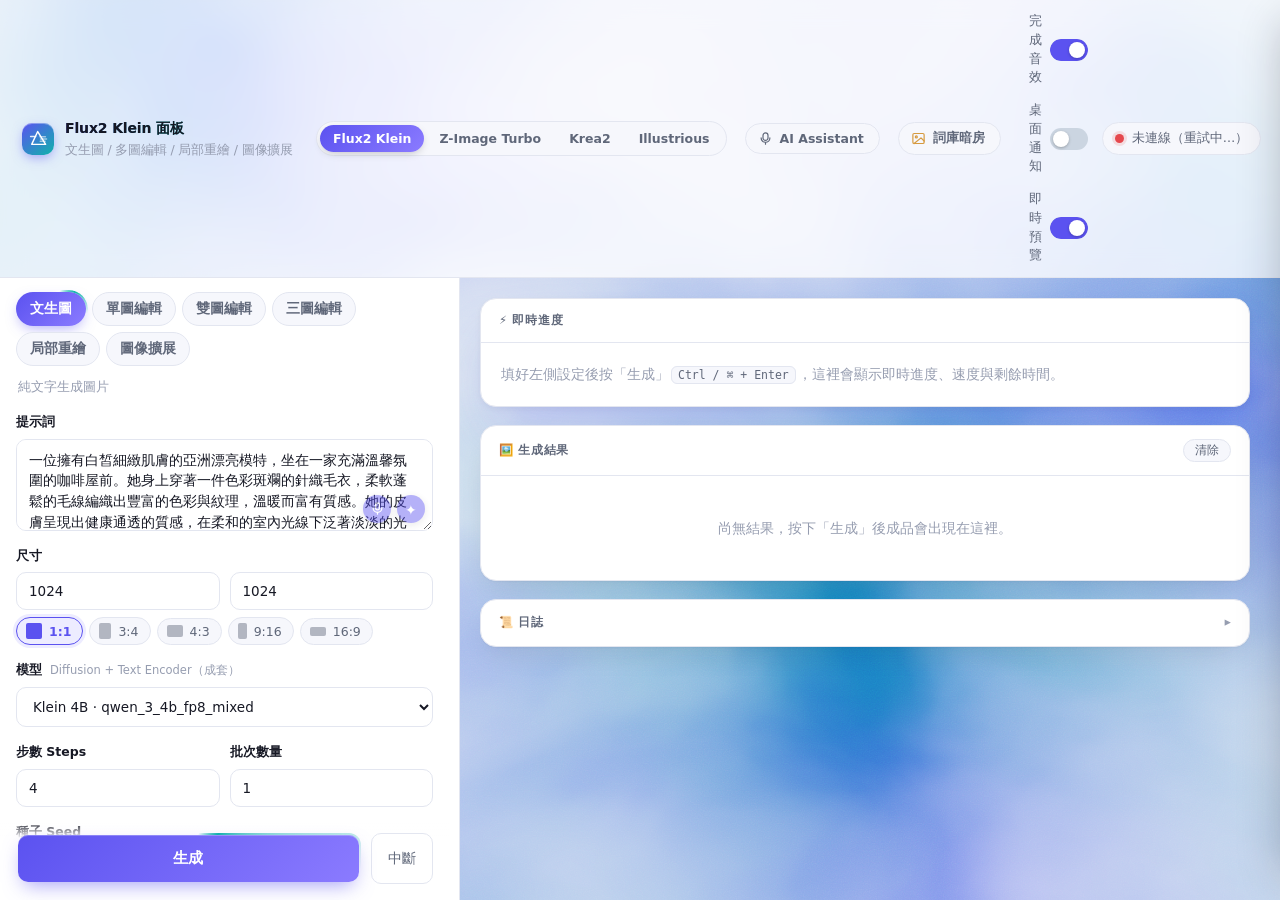
==== commit aa34e14a: "面板：生成鎖、WS 過濾、狀態持久化、負向輸入、延遲載入 Vanta 生成在 POST 成功前不鎖 running，上傳圖期間再點會雙送；Comfy 佇列裡別人的任務會污染進度條。進函式就鎖、事件比對" ====
--- a/index.html
+++ b/index.html
@@ -101,6 +101,12 @@
             </svg>
           </button>
           <button type="button" class="ai-btn" id="ai-btn" title="AI 優化提示詞" aria-label="AI 優化提示詞">✦</button>
+          <button type="button" class="prompt-undo" id="prompt-undo" hidden>還原優化前</button>
+        </div>
+
+        <div class="field" id="neg-field" style="display:none">
+          <label>負向提示詞 <span class="hint">Illustrious；選詞庫負向時會覆蓋這裡</span></label>
+          <textarea id="neg" rows="2" placeholder="不想出現的內容…"></textarea>
         </div>
 
         <!-- 圖片上傳（動態） -->
@@ -406,8 +412,6 @@
 
 <div class="lightbox" id="lightbox"><img id="lightbox-img" alt=""></div>
 
-<script src="three.min.js?v=1"></script>
-<script src="vanta.fog.min.js?v=1"></script>
 <script src="config.js?v=1"></script>
 <script src="converter.js?v=1"></script>
 <script src="zimage.js?v=1"></script>
--- a/styles.css
+++ b/styles.css
@@ -247,6 +247,14 @@
 .prompt-wrap:hover .mic-btn { opacity: .8; }
 .mic-btn:hover, .mic-btn:focus-visible { opacity: 1; transform: scale(1.1); }
 /* 錄音中：紅底 + 脈動光環 */
+.prompt-undo {
+  position: absolute; right: 76px; bottom: 8px;
+  height: 28px; padding: 0 8px; border-radius: 999px; border: none;
+  background: var(--surface, #fff); color: var(--text-dim);
+  font-size: var(--fs-sm); cursor: pointer; z-index: 2;
+  box-shadow: 0 2px 8px rgba(0,0,0,.12);
+}
+.prompt-undo:hover, .prompt-undo:focus-visible { color: var(--text); }
 .mic-btn.on { opacity: 1; background: #e5484d; animation: mic-pulse 1.2s var(--ease-out) infinite; }
 @keyframes mic-pulse {
   0%, 100% { box-shadow: 0 2px 8px rgba(0,0,0,.2), 0 0 0 0 rgba(229,72,77,.5); }
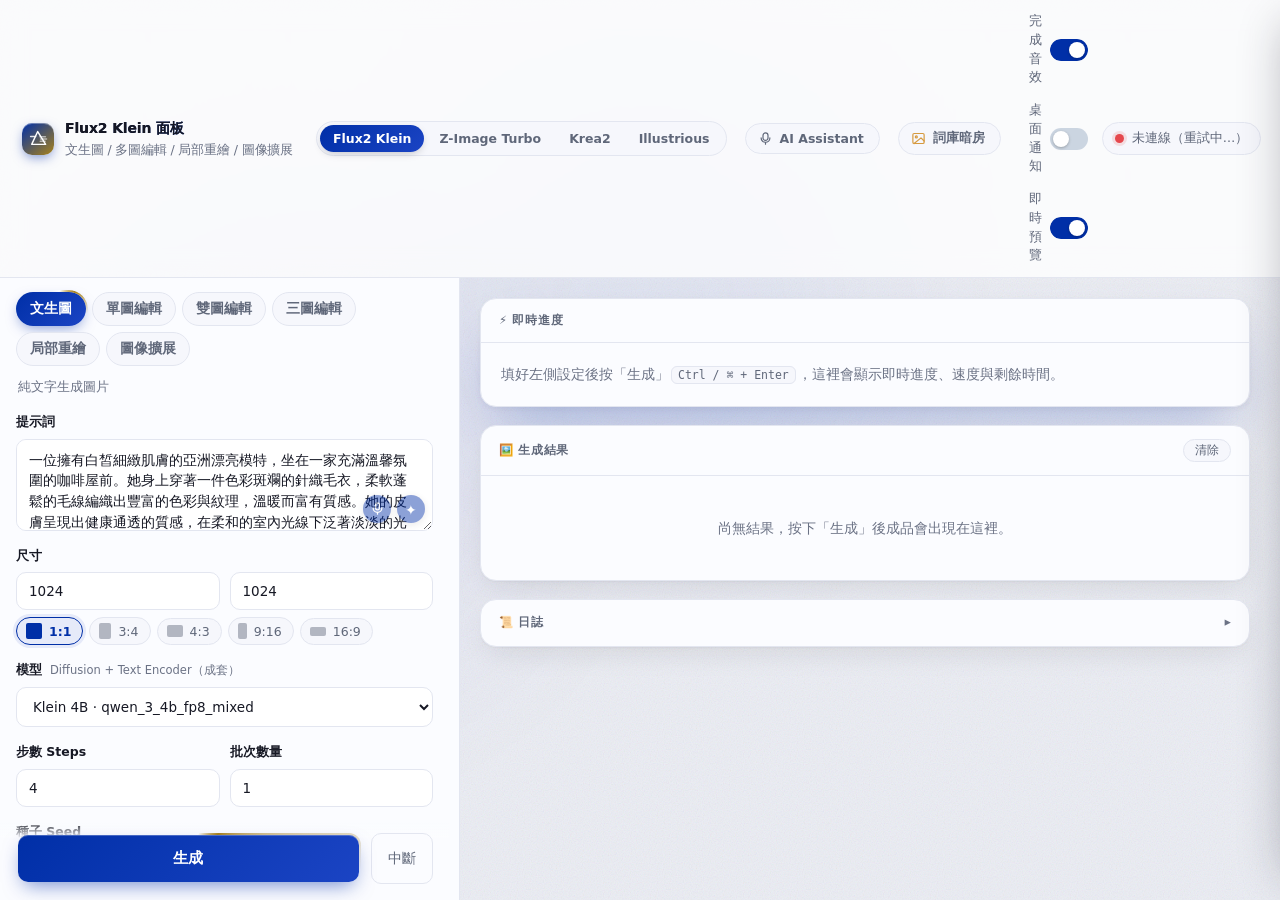
==== commit ef7bb0dd: "助理頭像換成 WebP，310KB → 30KB assets/avatar.png 是 512² 的無損 PNG，310KB，佔首次載入 603KB 的 53%——全站最大的 單一資源，而且助理面板" ====
--- a/index.html
+++ b/index.html
@@ -377,7 +377,10 @@
   <div class="asst-avatar" id="asst-avatar" aria-hidden="true">
     <div class="asst-avatar-inner">
       <span class="asst-avatar-ring" id="asst-avatar-ring"></span>
-      <img id="asst-avatar-img" src="/assets/avatar.png?v=1" alt="">
+      <!-- WebP 而不是 PNG：原本那張 512² 的 avatar.png 是 310KB，佔首次載入 603KB 的
+           53%，是全站最大的單一資源，而助理面板預設是收起來的。同一張圖 q92 的 WebP
+           只有 30KB（-90%）。loading=lazy／decoding=async 再讓它排在關鍵資源後面。 -->
+      <img id="asst-avatar-img" src="/assets/avatar.webp?v=1" alt="" loading="lazy" decoding="async">
       <!-- 對嘴影像：LiveTalking 有跑時才會連上並蓋掉靜態頭像（見 app.js 的 ltConnect）-->
       <video id="asst-avatar-video" autoplay playsinline></video>
       <span class="asst-avatar-glow" id="asst-avatar-glow"></span>
--- a/styles.css
+++ b/styles.css
@@ -1,17 +1,39 @@
 :root {
   color-scheme: light;   /* 淺色主題：原生控制項、捲軸、表單元件都用淺色渲染 */
   --bg: #eceef5;
-  --panel: #ffffff;
+  --panel: #fbfcff;   /* 不是純白：#ffffff 在螢幕上讀起來是平的，往底色的冷調偏 1.5% 就有「紙」感 */
   --panel-2: #f6f7fc;
   --border: #e3e6f0;
   --border-strong: #d4d8e6;
   --text: #161824;
   --text-dim: #5f6779;
-  --text-faint: #969db0;
-  --accent: #5b52f0;
-  --accent-2: #10b3ab;
-  --accent-3: #8b7bff;
-  --accent-soft: #edecff;
+  /* #969db0 對面板只有 2.64:1，AA 要 4.5。而它是 .hint / .mode-desc / .idle-hint /
+     #brand-sub / 日誌時間 / .asst-empty 共 8 個角色在用——正好是「告訴你這個欄位在幹嘛」
+     的那一層字，最不該省對比。#6b7285 對面板 4.68:1，仍明顯淡於 --text-dim 的 5.53。 */
+  --text-faint: #6b7285;
+  /* ---- 引擎主色：每個引擎錨在一個真實顏料上 ----
+     原本四組全是框架預設值直接搬過來：krea2 的 #7c3aed/#a855f7/#9333ea 是 Tailwind
+     violet-600/purple-500/purple-600，illustrious 的 #ec4899/#fb7185/#db2777 是
+     pink-500/rose-400/pink-600，--switch-off 是 slate-300、--warn 是 amber-600。
+     「AI 感」的來源不是某個顏色難看，是每個顏色都是別人挑好的預設；而且四組裡有兩組
+     落在紫與粉——生成式介面最好認的兩個色相。
+
+     改成顏料命名，跟暗房那邊 baryta（相紙）／safelight（安全燈）同一個思路：
+       Flux2 Klein  → 國際克萊因藍 IKB #002FA7（面板就叫 Klein，錨色本來就在名字裡）
+                      對比火花用克萊因單金，那是他自己的三色之一
+       Z-Image Turbo→ 鎘橙 Cadmium Orange
+       Krea2        → 帝王紫 Tyrian Purple（維持「krea = 紫」的肌肉記憶，但換成有出處的紫）
+       Illustrious  → 茜紅 Rose Madder
+
+     三個變數的角色不同，換色時要維持：
+       --accent    主色，白字按鈕底，必須 ≥4.5:1
+       --accent-3  同色淺階，只當 linear-gradient(135deg, accent, accent-3) 的第二站，
+                   所以必須是 accent 的鄰居，不能是對比色，否則每顆按鈕都變雙色漸層
+       --accent-2  對比火花，只用在光束掃過與 loader 描邊，不承載文字 */
+  --accent: #002fa7;        /* 國際克萊因藍 IKB */
+  --accent-2: #a8821b;      /* 克萊因單金 */
+  --accent-3: #1b44c4;
+  --accent-soft: #e6eaf9;
   /* 頂部開關：關=中性灰（一眼看出是關的），開=引擎主色。
      原本關閉態是飽和的蘭紫、開啟態是淺藍，兩個都是有彩度的顏色，看不出誰是開誰是關。*/
   /* 焦點環：--accent-soft 太淡（#edecff 之類），在白底上幾乎看不見。
@@ -425,17 +447,20 @@
 #progress-card:not(.idle) .metrics      { animation: soft-in var(--dur-4) var(--ease-out) .1s both; }
 
 .progress-top { display: flex; align-items: baseline; justify-content: space-between; gap: 12px; margin-bottom: 14px; }
+/* 實心主色，不是漸層文字。background-clip:text 加紫→青漸層是最好認的生成式標題長相，
+   而且這裡是「讀數」——數字要一眼判讀，不需要在字身上做色彩過渡。 */
 .progress-pct {
   font-size: var(--fs-display); font-weight: 800; line-height: 1;
   font-variant-numeric: tabular-nums; letter-spacing: -.03em;
-  background: linear-gradient(120deg, var(--accent), var(--accent-3) 55%, var(--accent-2));
-  -webkit-background-clip: text; background-clip: text; -webkit-text-fill-color: transparent;
+  color: var(--accent);
 }
 .progress-stage { font-size: var(--fs-sm); color: var(--text-dim); font-variant-numeric: tabular-nums; text-align: right; }
 .bar { height: 10px; background: var(--panel-2); border: 1px solid var(--border); border-radius: 999px; overflow: hidden; }
 .bar > i {
   display: block; height: 100%; width: 0; border-radius: 999px;
-  background: linear-gradient(90deg, var(--accent), var(--accent-3) 55%, var(--accent-2));
+  /* 單一色相（主色→同色淺階），不再摻第三個對比色：進度條摻三個色相會變成裝飾，
+     而它要傳達的只有「到哪了」一件事。 */
+  background: linear-gradient(90deg, var(--accent), var(--accent-3));
   box-shadow: 0 0 12px -1px color-mix(in srgb, var(--accent) 52%, transparent);
   transition: width var(--dur-2) var(--ease-out);
 }
@@ -761,10 +786,10 @@
 
 /* ==================== Z-Image Turbo 主題（橘紅）==================== */
 :root[data-engine="zimage"] {
-  --accent: #f4511e;
-  --accent-2: #ff9f1c;
-  --accent-3: #ff7043;
-  --accent-soft: #fff0e8;
+  --accent: #c2461a;        /* 鎘橙 Cadmium Orange */
+  --accent-2: #1f7a6b;      /* 韋瑞地安綠，橙的對比火花 */
+  --accent-3: #d25a1e;
+  --accent-soft: #fbebe3;
 }
 
 /* 引擎切換器在手機自成一列。
@@ -780,10 +805,10 @@
 
 /* ==================== Krea2 主題（紫色）==================== */
 :root[data-engine="krea2"] {
-  --accent: #7c3aed;
-  --accent-2: #a855f7;
-  --accent-3: #9333ea;
-  --accent-soft: #f3ecff;
+  --accent: #6e2350;        /* 帝王紫 Tyrian Purple */
+  --accent-2: #a8821b;      /* 舊金，紫金是這個顏料歷史上的搭配 */
+  --accent-3: #8a3466;
+  --accent-soft: #f3e8ef;
 }
 
 /* ==================== 前後對照拉桿 ==================== */
@@ -898,10 +923,10 @@
 
 /* ==================== Illustrious 主題（粉紅）==================== */
 :root[data-engine="illustrious"] {
-  --accent: #ec4899;
-  --accent-2: #fb7185;
-  --accent-3: #db2777;
-  --accent-soft: #fce7f3;
+  --accent: #b93659;        /* 茜紅 Rose Madder */
+  --accent-2: #3e7fa6;      /* 群青階的藍，紅的對比火花 */
+  --accent-3: #cb4a6c;
+  --accent-soft: #fbe9ee;
 }
 
 /* ==================== 流動漸層背景特效 ==================== */
@@ -920,10 +945,13 @@
 @media (prefers-reduced-motion: reduce) {
   ::view-transition-old(root), ::view-transition-new(root) { animation: none; }
 }
+/* 從 opacity .42 / blur 60px 降到 .14 / 100px：原本三顆色團（外加已停用的 WebGL 彩霧）
+   是整個面板最強的視覺元素，而右半邊在生成前是空的——最醒目的東西跟工作無關。現在的
+   強度目標是「紙上有光」而不是極光，內容一出現就完全退到後面去。 */
 .bg-fx .blob {
   position: absolute; top: 0; left: 0;
   width: 55vmax; height: 55vmax; border-radius: 50%;
-  filter: blur(60px); opacity: .42; will-change: transform;
+  filter: blur(100px); opacity: .14; will-change: transform;
 }
 .bg-fx .b1 { background: radial-gradient(circle, color-mix(in srgb, var(--accent)   72%, transparent), transparent 60%); }
 .bg-fx .b2 { background: radial-gradient(circle, color-mix(in srgb, var(--accent-2) 66%, transparent), transparent 60%); }
@@ -947,7 +975,10 @@
 /* 切換引擎時：標題以主題漸層掃過（reveal 過渡）。平常是墨黑，
    墨色用 -webkit-text-fill-color 過渡 → 慢慢染回黑、也慢慢淡出成漸層 */
 #brand-title {
-  background: linear-gradient(100deg, var(--accent), var(--accent-2) 35%, var(--accent-3) 70%, var(--accent));
+  /* 掃過的是「一道主色的光」穿過墨字，不是四段彩虹。原本 accent→accent-2→accent-3→accent
+     四站跨三個色相，正是 gradient headline 那個長相；改成 墨→主色→墨 之後編排照舊
+     （app.js 的 BEAT 不用動），但平常與掃過中都只有一個色相在動。 */
+  background: linear-gradient(100deg, var(--text), var(--accent) 45%, var(--text));
   background-size: 250% 100%;
   -webkit-background-clip: text; background-clip: text;
   -webkit-text-fill-color: var(--text);
@@ -1357,7 +1388,7 @@
 }
 .tw-chip:hover { border-color: var(--border-strong); color: var(--text); }
 .tw-chip.on { border-color: var(--accent); background: var(--accent-soft); color: var(--text); font-weight: 600; }
-.lora-current img { width: 36px; height: 36px; border-radius: var(--radius-xs); object-fit: cover; flex: none; }
+.lora-current img, .lora-current video { width: 36px; height: 36px; border-radius: var(--radius-xs); object-fit: cover; flex: none; }
 .lora-cur-name { flex: 1; min-width: 0; font-size: var(--fs-sm); font-weight: 600; color: var(--text); white-space: nowrap; overflow: hidden; text-overflow: ellipsis; }
 .lora-clear {
   flex: none; border: none; background: transparent; cursor: pointer;
@@ -1399,7 +1430,7 @@
   opacity: 1; transform: none;
   transition: opacity var(--dur-2) var(--ease-entrance), transform var(--dur-2) var(--ease-entrance);
 }
-.lora-hover img { display: block; width: 100%; height: auto; }
+.lora-hover img, .lora-hover video { display: block; width: 100%; height: auto; }
 
 @media (prefers-reduced-motion: reduce) {
   .lora-menu, .chip, .lora-hover { animation: none; }
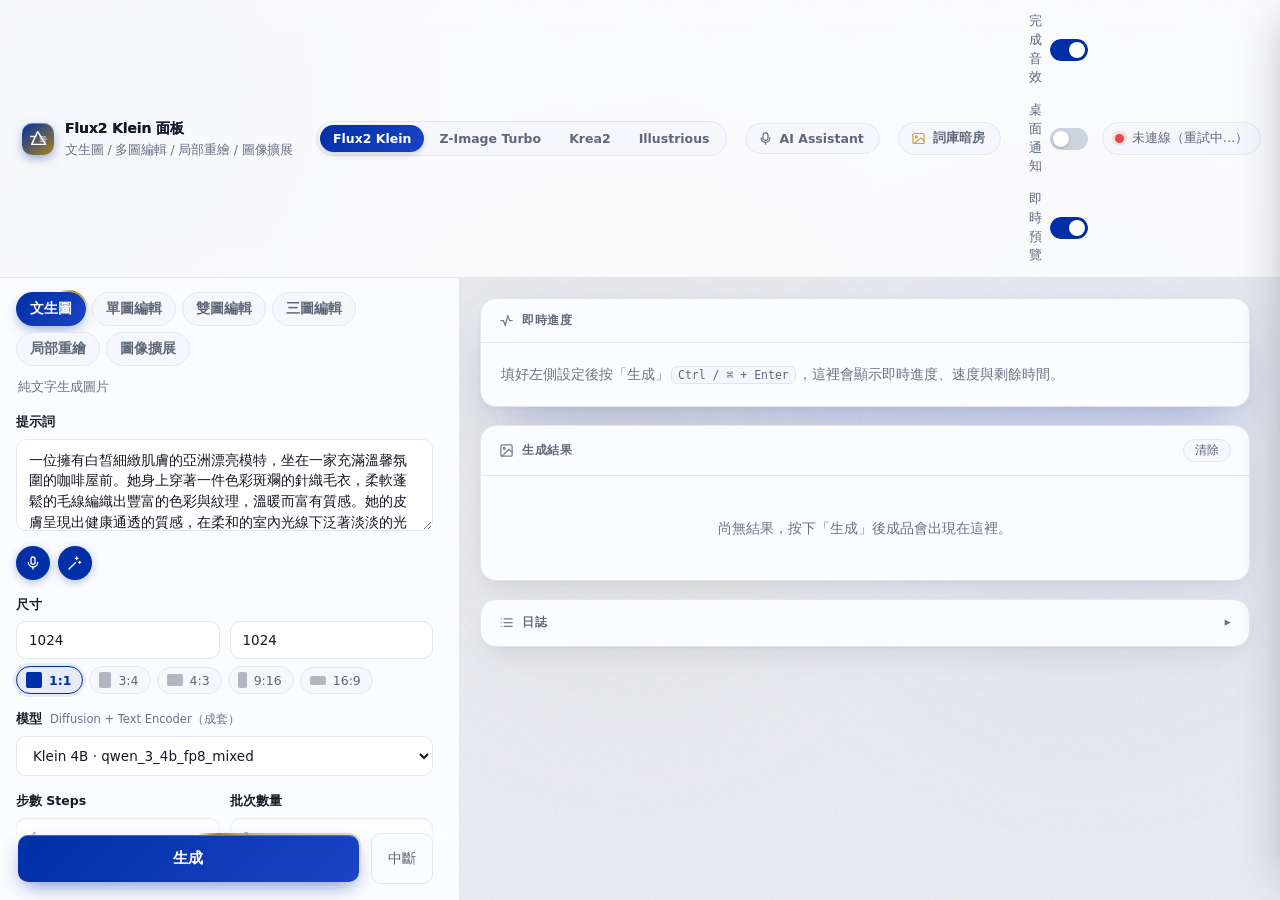
==== commit 6ba83b45: "面板的 emoji 圖示全部換成線條圖示，提示詞兩顆鈕搬出輸入框 介面裡原本有三套並行的圖示系統：手繪 stroke SVG、OS emoji、排版符號。四個卡片 標題（⚡即時進度／🔍前後對照／🖼️生" ====
--- a/index.html
+++ b/index.html
@@ -95,13 +95,15 @@
         <div class="field prompt-wrap">
           <label>提示詞 <span class="hint" id="prompt-hint"></span></label>
           <textarea id="prompt" placeholder="描述你想要的畫面 / 編輯指令…"></textarea>
-          <button type="button" class="mic-btn" id="mic-btn" title="語音輸入（點一下開始／停止）" aria-label="語音輸入">
-            <svg viewBox="0 0 24 24" fill="none" stroke="currentColor" stroke-width="2" stroke-linecap="round" stroke-linejoin="round">
-              <rect x="9" y="3" width="6" height="11" rx="3"/><path d="M5 11a7 7 0 0 0 14 0"/><line x1="12" y1="18" x2="12" y2="21"/>
-            </svg>
-          </button>
-          <button type="button" class="ai-btn" id="ai-btn" title="AI 優化提示詞" aria-label="AI 優化提示詞">✦</button>
-          <button type="button" class="prompt-undo" id="prompt-undo" hidden>還原優化前</button>
+          <div class="prompt-tools">
+            <button type="button" class="mic-btn" id="mic-btn" title="語音輸入（點一下開始／停止）" aria-label="語音輸入">
+              <svg viewBox="0 0 24 24" fill="none" stroke="currentColor" stroke-width="2" stroke-linecap="round" stroke-linejoin="round">
+                <rect x="9" y="3" width="6" height="11" rx="3"/><path d="M5 11a7 7 0 0 0 14 0"/><line x1="12" y1="18" x2="12" y2="21"/>
+              </svg>
+            </button>
+            <button type="button" class="ai-btn" id="ai-btn" title="AI 優化提示詞" aria-label="AI 優化提示詞"><svg viewBox="0 0 24 24" fill="none" stroke="currentColor" stroke-width="2" stroke-linecap="round" stroke-linejoin="round" aria-hidden="true"><path d="m3 21 9.5-9.5"/><path d="M14.5 3v4M12.5 5h4"/><path d="M19 9.5v3M17.5 11h3"/></svg></button>
+            <button type="button" class="prompt-undo" id="prompt-undo" hidden>還原優化前</button>
+          </div>
         </div>
 
         <div class="field" id="neg-field" style="display:none">
@@ -170,7 +172,7 @@
         <div class="field" id="lora-field" style="display:none">
           <label class="lora-head" id="lora-toggle">
             <input type="checkbox" id="lora-on">
-            <span class="lora-head-ic" aria-hidden="true">✦</span>
+            <span class="lora-head-ic" aria-hidden="true"><svg viewBox="0 0 24 24" fill="none" stroke="currentColor" stroke-width="2" stroke-linecap="round" stroke-linejoin="round"><path d="m12 2 9 5-9 5-9-5 9-5Z"/><path d="m3 12 9 5 9-5"/><path d="m3 17 9 5 9-5"/></svg></span>
             <span class="lora-head-body">
               <span class="lora-head-name">LoRA 風格</span>
               <span class="lora-head-desc">套用畫風 LoRA，可挑觸發詞加進提示詞</span>
@@ -184,7 +186,7 @@
         <div class="field" id="lib-field" style="display:none">
           <label class="lora-head" id="lib-toggle">
             <input type="checkbox" id="lib-on">
-            <span class="lora-head-ic" aria-hidden="true">❖</span>
+            <span class="lora-head-ic" aria-hidden="true"><svg viewBox="0 0 24 24" fill="none" stroke="currentColor" stroke-width="2" stroke-linecap="round" stroke-linejoin="round"><path d="M4 19.5A2.5 2.5 0 0 1 6.5 17H20"/><path d="M6.5 2H20v20H6.5A2.5 2.5 0 0 1 4 19.5v-15A2.5 2.5 0 0 1 6.5 2Z"/></svg></span>
             <span class="lora-head-body">
               <span class="lora-head-name">詞庫</span>
               <span class="lora-head-desc">挑一個情境，正向自動填入、負向自動套用</span>
@@ -218,7 +220,7 @@
           <label>種子 Seed</label>
           <div class="seed-row">
             <input type="text" id="seed" value="9527">
-            <button class="btn-mini" id="seed-rand" title="隨機">🎲 隨機</button>
+            <button class="btn-mini" id="seed-rand" title="隨機"><svg class="head-ic" viewBox="0 0 24 24" fill="none" stroke="currentColor" stroke-width="2" stroke-linecap="round" stroke-linejoin="round" aria-hidden="true"><rect x="3" y="3" width="18" height="18" rx="3"/><circle cx="8.2" cy="8.2" r="1.2" fill="currentColor" stroke="none"/><circle cx="12" cy="12" r="1.2" fill="currentColor" stroke="none"/><circle cx="15.8" cy="15.8" r="1.2" fill="currentColor" stroke="none"/></svg>隨機</button>
             <label class="chk"><input type="checkbox" id="seed-fixed"> 固定</label>
           </div>
         </div>
@@ -233,7 +235,7 @@
     <!-- 右側：即時進度與結果 -->
     <section class="right">
       <div class="card idle" id="progress-card">
-        <div class="card-head">⚡ 即時進度<span id="run-loader" class="run-loader"><svg viewBox="0 0 128 128" height="128" width="128" class="star">
+        <div class="card-head"><svg class="head-ic" viewBox="0 0 24 24" fill="none" stroke="currentColor" stroke-width="2" stroke-linecap="round" stroke-linejoin="round" aria-hidden="true"><path d="M3 12h4l3 8 4-16 3 8h4"/></svg>即時進度<span id="run-loader" class="run-loader"><svg viewBox="0 0 128 128" height="128" width="128" class="star">
   <defs>
     <filter id="star-glow">
       <feGaussianBlur stdDeviation="1.5" result="coloredBlur"></feGaussianBlur>
@@ -336,17 +338,17 @@
       </div>
 
       <div class="card" id="compare-card" style="display:none">
-        <div class="card-head">🔍 前後對照（拖曳中間分隔線）</div>
+        <div class="card-head"><svg class="head-ic" viewBox="0 0 24 24" fill="none" stroke="currentColor" stroke-width="2" stroke-linecap="round" stroke-linejoin="round" aria-hidden="true"><rect x="3" y="4" width="18" height="16" rx="2"/><line x1="12" y1="4" x2="12" y2="20"/></svg>前後對照（拖曳中間分隔線）</div>
         <div class="card-body"><div id="compare"></div></div>
       </div>
 
       <div class="card">
-        <div class="card-head">🖼️ 生成結果<button type="button" class="head-btn" id="gallery-clear" title="清除所有結果">清除</button></div>
+        <div class="card-head"><svg class="head-ic" viewBox="0 0 24 24" fill="none" stroke="currentColor" stroke-width="2" stroke-linecap="round" stroke-linejoin="round" aria-hidden="true"><rect x="3" y="3" width="18" height="18" rx="2"/><circle cx="8.5" cy="8.5" r="1.5"/><path d="m21 15-5-5L5 21"/></svg>生成結果<button type="button" class="head-btn" id="gallery-clear" title="清除所有結果">清除</button></div>
         <div class="card-body"><div class="gallery" id="gallery"></div></div>
       </div>
 
       <div class="card collapsible collapsed" id="log-card">
-        <div class="card-head" id="log-head" role="button" tabindex="0" aria-expanded="false" aria-controls="log">📜 日誌<span class="head-caret">▾</span></div>
+        <div class="card-head" id="log-head" role="button" tabindex="0" aria-expanded="false" aria-controls="log"><svg class="head-ic" viewBox="0 0 24 24" fill="none" stroke="currentColor" stroke-width="2" stroke-linecap="round" stroke-linejoin="round" aria-hidden="true"><line x1="8" y1="6" x2="21" y2="6"/><line x1="8" y1="12" x2="21" y2="12"/><line x1="8" y1="18" x2="21" y2="18"/><line x1="3.5" y1="6" x2="3.51" y2="6"/><line x1="3.5" y1="12" x2="3.51" y2="12"/><line x1="3.5" y1="18" x2="3.51" y2="18"/></svg>日誌<span class="head-caret">▾</span></div>
         <div class="card-body"><div class="log" id="log"></div></div>
       </div>
     </section>
--- a/styles.css
+++ b/styles.css
@@ -237,47 +237,39 @@
   textarea, input[type=text], input[type=number], select { font-size: 16px; }
 }
 
-/* AI 優化按鈕 */
+/* 提示詞工具列。
+   這三顆鈕原本是 position:absolute 疊在 textarea 右下角，靠 padding-bottom:56px 讓開
+   最後一行。問題是那個內距只保護「內容的結尾」——提示詞一長、textarea 一捲動，中段的
+   文字就直接跑到按鈕底下（390px 實測與按鈕垂直重疊 40px，字被蓋住）。而且 28px（手機
+   40px）都低於專案自己訂的 44px 觸控下限，還得靠 .prompt-wrap:hover 才轉深，觸控裝置
+   沒有 hover。搬到框外一列之後這三件事一起沒了：不會蓋字、常駐全不透明、尺寸放得下。 */
 .prompt-wrap { position: relative; }
-.ai-btn {
-  position: absolute; right: 8px; bottom: 8px;
-  width: 28px; height: 28px; border-radius: 50%; border: none;
+.prompt-tools { display: flex; align-items: center; gap: 8px; margin-top: 8px; }
+.ai-btn, .mic-btn {
+  flex: none; width: 34px; height: 34px; border-radius: 50%; border: none;
   background: var(--accent); color: #fff;
-  font-size: var(--fs-base); line-height: 28px; text-align: center;
-  cursor: pointer; opacity: .45; transform: scale(1);
-  transition: opacity var(--dur-2), transform var(--dur-2);
-  z-index: 2; box-shadow: 0 2px 8px rgba(0,0,0,.2);
-}
-/* 常駐可見（觸控裝置沒有 hover），滑鼠移入區域轉深、直接指到再加深放大 */
-.prompt-wrap:hover .ai-btn { opacity: .8; }
-.ai-btn:hover, .ai-btn:focus-visible { opacity: 1; transform: scale(1.1); }
+  display: grid; place-items: center;
+  cursor: pointer; transform: scale(1);
+  transition: transform var(--dur-2), background var(--dur-2);
+  box-shadow: 0 2px 8px color-mix(in srgb, var(--accent) 30%, transparent);
+}
+.ai-btn svg, .mic-btn svg { width: 16px; height: 16px; }
+.ai-btn:hover, .ai-btn:focus-visible,
+.mic-btn:hover, .mic-btn:focus-visible { transform: scale(1.08); }
 /* 載入中：animation 優先權高於 hover 的 transform，旋轉不會被打斷 */
 .ai-btn.loading { opacity: 1; animation: ai-spin 1s linear infinite; }
 @keyframes ai-spin { from { transform: rotate(0); } to { transform: rotate(360deg); } }
 
-/* 語音輸入鈕：放在 AI 鈕左邊，樣式一致（不支援語音的瀏覽器由 JS 隱藏） */
-.mic-btn {
-  position: absolute; right: 42px; bottom: 8px;
-  width: 28px; height: 28px; border-radius: 50%; border: none;
-  background: var(--accent); color: #fff;
-  display: flex; align-items: center; justify-content: center;
-  cursor: pointer; opacity: .45; transform: scale(1);
-  transition: opacity var(--dur-2), transform var(--dur-2), background var(--dur-2);
-  z-index: 2; box-shadow: 0 2px 8px rgba(0,0,0,.2);
-}
-.mic-btn svg { width: 15px; height: 15px; }
-.prompt-wrap:hover .mic-btn { opacity: .8; }
-.mic-btn:hover, .mic-btn:focus-visible { opacity: 1; transform: scale(1.1); }
+/* 「還原優化前」只在 AI 改寫過之後出現，靠右站，不跟兩顆圓鈕搶左邊的位置 */
+.prompt-undo {
+  margin-left: auto; height: 30px; padding: 0 12px; border-radius: 999px;
+  border: 1px solid var(--border); background: var(--panel-2); color: var(--text-dim);
+  font-size: var(--fs-sm); font-family: inherit; cursor: pointer;
+  transition: color var(--dur-1), border-color var(--dur-1);
+}
+.prompt-undo:hover, .prompt-undo:focus-visible { color: var(--text); border-color: var(--border-strong); }
 /* 錄音中：紅底 + 脈動光環 */
-.prompt-undo {
-  position: absolute; right: 76px; bottom: 8px;
-  height: 28px; padding: 0 8px; border-radius: 999px; border: none;
-  background: var(--surface, #fff); color: var(--text-dim);
-  font-size: var(--fs-sm); cursor: pointer; z-index: 2;
-  box-shadow: 0 2px 8px rgba(0,0,0,.12);
-}
-.prompt-undo:hover, .prompt-undo:focus-visible { color: var(--text); }
-.mic-btn.on { opacity: 1; background: #e5484d; animation: mic-pulse 1.2s var(--ease-out) infinite; }
+.mic-btn.on { background: var(--err); animation: mic-pulse 1.2s var(--ease-out) infinite; }
 @keyframes mic-pulse {
   0%, 100% { box-shadow: 0 2px 8px rgba(0,0,0,.2), 0 0 0 0 rgba(229,72,77,.5); }
   50%      { box-shadow: 0 2px 8px rgba(0,0,0,.2), 0 0 0 6px rgba(229,72,77,0); }
@@ -426,6 +418,11 @@
   font-weight: 650; font-size: var(--fs-xs); letter-spacing: .06em; text-transform: uppercase; color: var(--text-dim);
   display: flex; align-items: center; gap: 8px;
 }
+/* 卡頭圖示。原本這四個位置是 ⚡🔍🖼️📜 四顆 OS emoji，跟同一個介面裡的手繪 stroke
+   圖示不同筆畫、不同渲染來源（Windows 上是 Segoe UI Emoji 的彩色圖塊），而且每台
+   機器長得不一樣。改成同一套 24×24 / stroke-width 2 的線條圖示。 */
+.card-head .head-ic { flex: none; width: 15px; height: 15px; opacity: .85; }
+.btn-mini .head-ic { width: 13px; height: 13px; margin-right: 5px; vertical-align: -2px; }
 .card .card-body { padding: 18px; }
 
 /* 招牌：即時進度卡 —— 儀表讀數風格 */
@@ -1226,6 +1223,7 @@
 }
 .lora-head input { position: absolute; opacity: 0; width: 0; height: 0; }
 .lora-head:hover { border-color: var(--border-strong); }
+.lora-head-ic svg { width: 16px; height: 16px; }
 .lora-head-ic {
   flex: none; width: 30px; height: 30px; border-radius: 9px; display: grid; place-items: center;
   background: linear-gradient(140deg, var(--accent), var(--accent-3)); color: #fff; font-size: 15px;
@@ -1496,15 +1494,10 @@
   .lora-cats, .cat-chips { gap: 8px; }
   .cat-summary { min-height: 44px; }
 
-  /* 提示詞框右下的麥克風／AI 鈕：28px 太小，而且蓋在文字上。
-     放大到 40px，同時把 textarea 的下內距讓開，文字不會鑽到按鈕底下。 */
-  .mic-btn, .ai-btn { width: 40px; height: 40px; }
-  .ai-btn { right: 10px; bottom: 10px; font-size: var(--fs-lg); line-height: 40px; }
-  .mic-btn { right: 56px; bottom: 10px; }
-  .mic-btn svg { width: 18px; height: 18px; }
-  .prompt-wrap textarea { padding-bottom: 56px; }
-  /* 觸控沒有 hover，兩顆鈕要一直看得清楚（原本靠 .prompt-wrap:hover 才轉深） */
-  .mic-btn, .ai-btn { opacity: .82; }
+  /* 觸控：兩顆圓鈕補到 44px 觸控下限（桌面 34px 已足夠，游標精度不同） */
+  .mic-btn, .ai-btn { width: 44px; height: 44px; }
+  .mic-btn svg, .ai-btn svg { width: 19px; height: 19px; }
+  .prompt-undo { min-height: 44px; }
 
   /* 疊層捲動不要帶動背後的頁面 */
   .lightbox, .assistant, .log, .cmp-overlay { overscroll-behavior: contain; }
